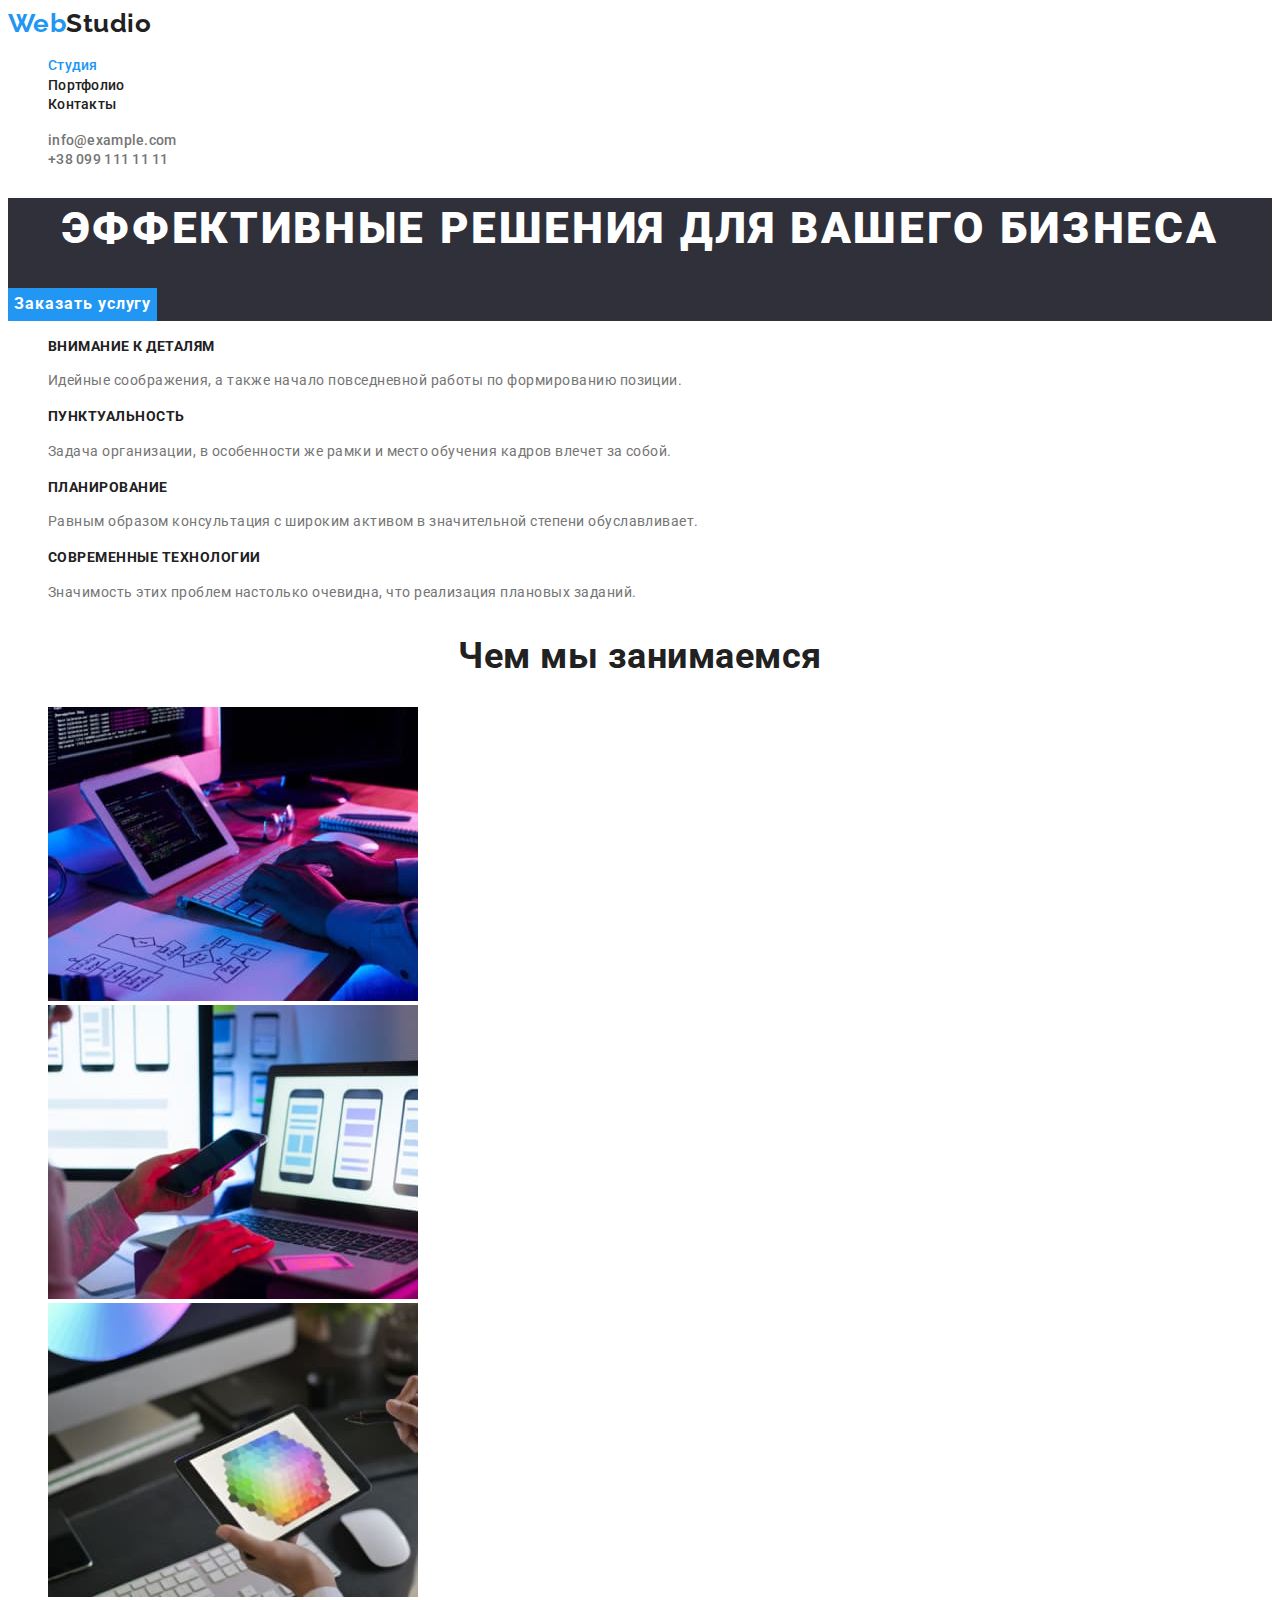
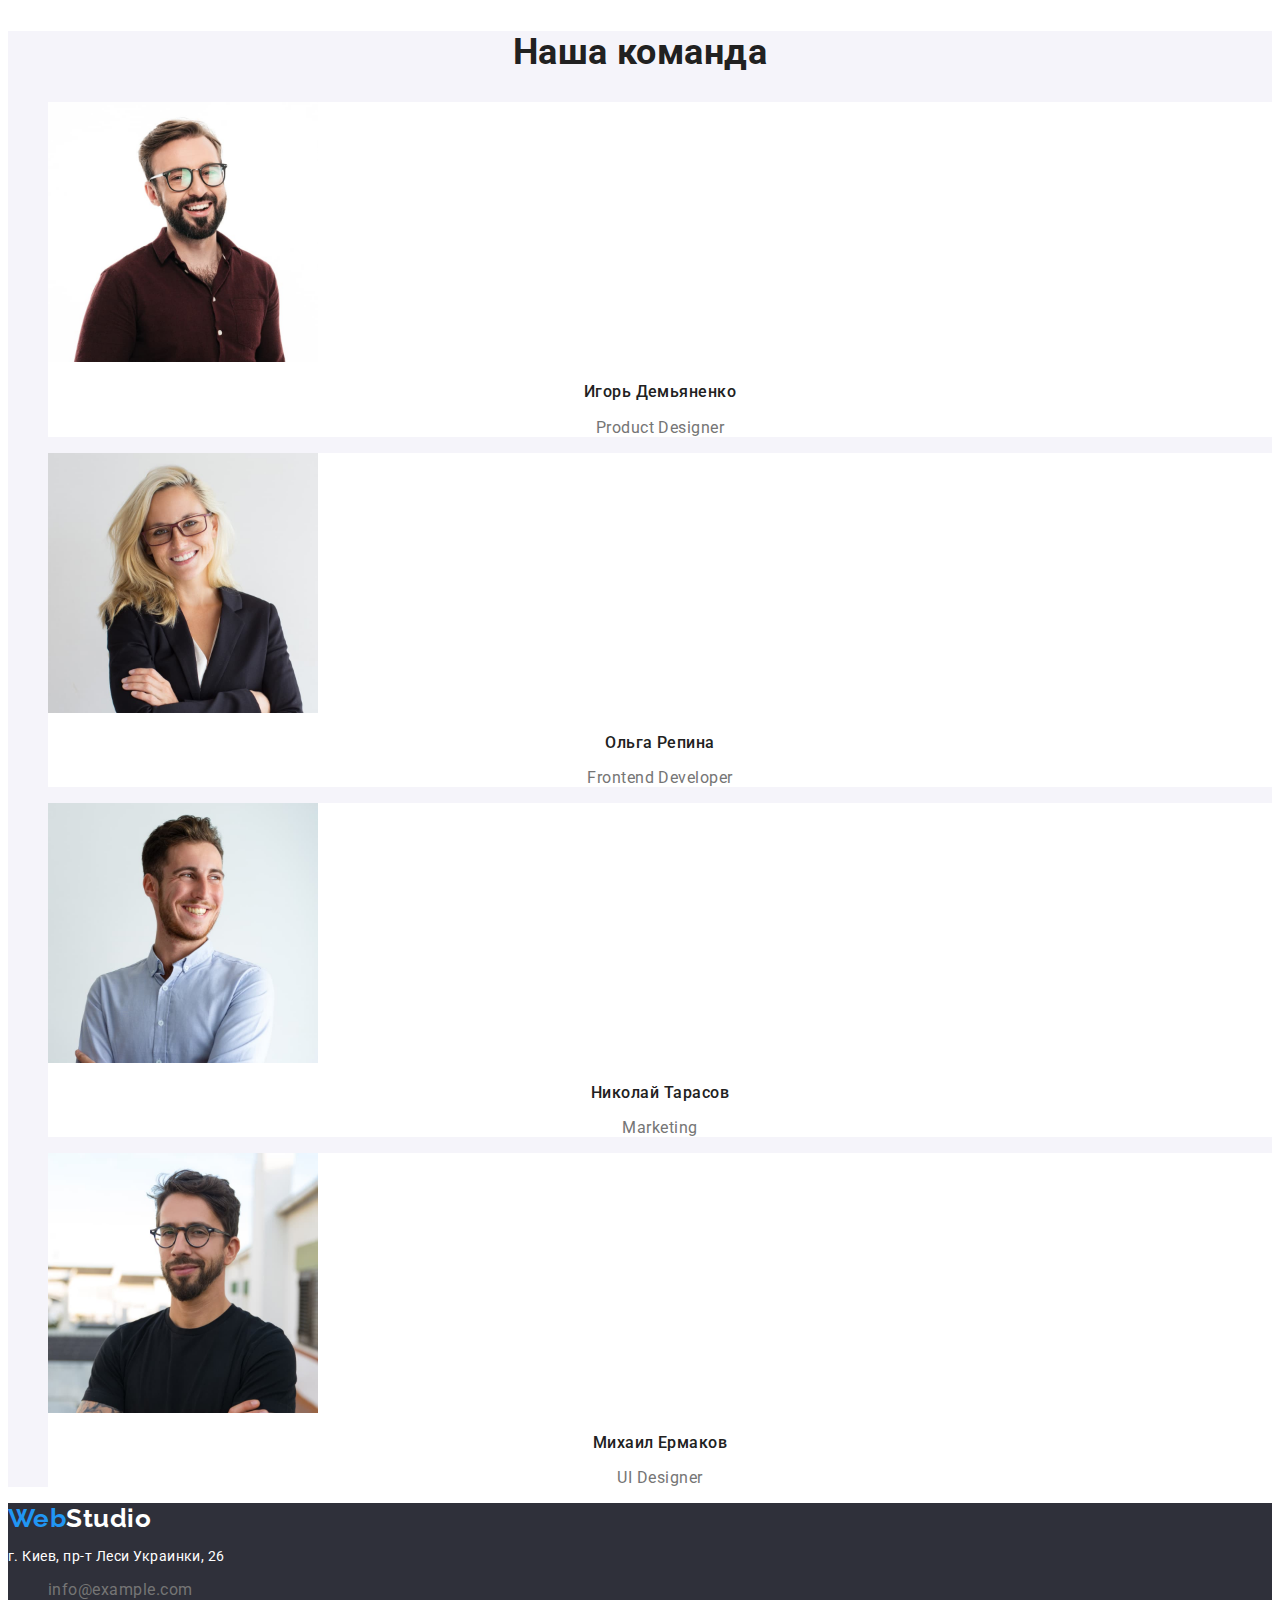
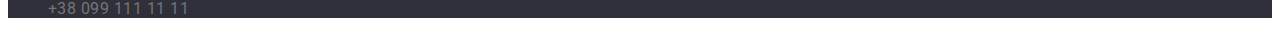
==== index.html @ e6248160 "1" ====
<!DOCTYPE html>
<html lang="en">
  <head>
    <meta charset="UTF-8" />
    <meta http-equiv="X-UA-Compatible" content="IE=edge" />
    <meta name="viewport" content="width=device-width, initial-scale=1.0" />
    <link rel="preconnect" href="https://fonts.googleapis.com" />
    <link rel="preconnect" href="https://fonts.gstatic.com" crossorigin />
    <link
      href="https://fonts.googleapis.com/css2?family=Raleway:wght@700&family=Roboto:wght@400;500;700;900&display=swap"
      rel="stylesheet"
    />
    <link rel="stylesheet" href="./css/styles.css" />
    <title>Студия</title>
  </head>
  <body>
    <!--Шапка-->
    <header>
      <!--Навигация сайта-->
      <nav>
        <a href="#" class="logo"><span>Web</span>Studio</a>
        <ul class="nav list">
          <li><a href="index.html" class="nav-title-page">Cтудия</a></li>
          <li><a href="portfolio.html" class="nav-title">Портфолио</a></li>
          <li><a href="#" class="nav-title">Контакты</a></li>
        </ul>
      </nav>
      <!--Авторизация на сайте-->
      <ul class="auth-nav list">
        <li>
          <a href="mailto:info@example.com" class="auth-nav-link"
            >info@example.com</a
          >
        </li>
        <li>
          <a href="tel:+380991111111" class="auth-nav-link"
            >+38 099 111 11 11</a
          >
        </li>
      </ul>
    </header>

    <!--Содержимое сайта-->
    <main>
      <!--Заголовок сайта-->
      <section class="page-heading">
        <h1 class="page-title">Эффективные решения для вашего бизнеса</h1>
        <button class="button-heading" type="button">Заказать услугу</button>
      </section>

      <!--Наши преимущества-->
      <section class="our-benefits section">
        <h2 class="visually-hidden">Наши преимущества</h2>
        <ul class="our-benefits-heading list">
          <li>
            <h3 class="our-benefits-list">Внимание к деталям</h3>
            <p class="our-benefits-text">
              Идейные соображения, а также начало повседневной работы по
              формированию позиции.
            </p>
          </li>
          <li>
            <h3 class="our-benefits-list">Пунктуальность</h3>
            <p class="our-benefits-text">
              Задача организации, в особенности же рамки и место обучения кадров
              влечет за собой.
            </p>
          </li>
          <li>
            <h3 class="our-benefits-list">Планирование</h3>
            <p class="our-benefits-text">
              Равным образом консультация с широким активом в значительной
              степени обуславливает.
            </p>
          </li>
          <li>
            <h3 class="our-benefits-list">Современные технологии</h3>
            <p class="our-benefits-text">
              Значимость этих проблем настолько очевидна, что реализация
              плановых заданий.
            </p>
          </li>
        </ul>
      </section>

      <!--Наша деятельность-->
      <section class="our-activity section">
        <h2 class="our-activity-title">Чем мы занимаемся</h2>
        <ul class="our-activity list">
          <li>
            <img
              src=".//images//index/first_img.jpg"
              alt="процесс написания команда"
              width="370"
            />
          </li>
          <li>
            <img
              src="./images//index/second_img.jpg"
              alt="выбор разметки сайта на смартфоне"
              width="370"
            />
          </li>
          <li>
            <img
              src="./images//index/third_img.jpg"
              alt="выбор цвета на планшете"
              width="370"
            />
          </li>
        </ul>
      </section>

      <!--Наша команда-->
      <section class="our-team section">
        <h2 class="our-team-title">Наша команда</h2>
        <ul class="our-team-heading list">
          <li class="team-members">
            <img
              src="./images//index/first_person.jpg"
              alt="Игорь Демьяненко"
              width="270"
            />
            <h3 class="team-members-title">Игорь Демьяненко</h3>
            <p class="team-members-text">Product Designer</p>
          </li>
          <li class="team-members">
            <img
              src="./images//index/second_person.jpg"
              alt="Ольга Репина"
              width="270"
            />
            <h3 class="team-members-title">Ольга Репина</h3>
            <p class="team-members-text">Frontend Developer</p>
          </li>
          <li class="team-members">
            <img
              src="./images//index/third_person.jpg"
              alt="Николай Тарасов"
              width="270"
            />
            <h3 class="team-members-title">Николай Тарасов</h3>
            <p class="team-members-text">Marketing</p>
          </li>
          <li class="team-members">
            <img
              src="./images//index/fourth_person.jpg"
              alt="Михаил Ермаков"
              width="270"
            />
            <h3 class="team-members-title">Михаил Ермаков</h3>
            <p class="team-members-text">UI Designer</p>
          </li>
        </ul>
      </section>
    </main>

    <!--Подвал-->
    <footer class="footer">
      <a href="#" class="logo-footer"><span>Web</span>Studio</a>
      <address>
        <p class="address-footer">г. Киев, пр-т Леси Украинки, 26</p>
        <ul class="footer-info list">
          <li>
            <a href="mailto:info@example.com" class="footer-info-link"
              >info@example.com</a
            >
          </li>
          <li>
            <a href="tel:+380991111111" class="footer-info-link"
              >+38 099 111 11 11</a
            >
          </li>
        </ul>
      </address>
    </footer>
  </body>
</html>
---- css/styles.css ----
:root {
    --primary-text-color: #757575;
    --secondary-text-color: #212121;
    --accent: #2196f3;
    --pirmary-background-color: #ffff;
    --secondary-background-color: #f5f4fa;
    --third-background-color: #2F303A;
}

body {
    background-color: var(--pirmary-background-color);
    color: var(--primary-text-color);
    font-family: roboto, sans-serif;
    letter-spacing: 0.03em;
}

.list {
    list-style: none;
}

.visually-hidden {
    position: absolute;
    width: 1px;
    height: 1px;
    margin: -1px;
    border: 0;
    padding: 0;
    white-space: nowrap;
    clip-path: inset(100%);
    clip: rect(0 0 0 0);
    overflow: hidden;
}

/*Навигация сайта*/

.nav-title {
    color: var(--secondary-text-color);
    text-decoration: none;
    font-weight: 500;
    Font-size: 14px;
    Line-height: 1.33;
    Letter-spacing: 0.02em;
}

.nav-title-page {
    color: var(--accent);
    text-decoration: none;
    font-weight: 500;
    Font-size: 14px;
    Line-height: 1.33;
    Letter-spacing: 0.02em;
}

.nav-title:hover, .nav-title:focus {
    color: var(--accent);
}

.logo {
    color: var(--secondary-text-color);
    Font-family: Raleway, sans-serif;
    font-weight: 700;
    Font-size: 26px;
    Line-height: 1.19;
    text-decoration: none;
}

.logo span {
    color: var(--accent);
}

/*Авторизация на сайте*/

.auth-nav a {
    color: var(--primary-text-color);
    text-decoration: none;
    font-weight: 500;
    Font-size: 14px;
    Line-height: 1.33;
    Letter-spacing: 0.02em;
}

.auth-nav a:focus, .auth-nav a:hover {
    color: var(--accent);
}

/*Содержание сайта*/

.section-title {
    color: var(--secondary-text-color);
}

/*загаловок*/

.page-heading {
    background-color: var(--third-background-color);
}

.page-title {
    text-transform: uppercase;
    color: var(--pirmary-background-color);
    Font-size: 44px;
    font-weight: 900;
    Line-height: 1.37;
    Letter-spacing: 0.06em;
    text-align: center;
}

.button-heading {
    font-weight: 700;
    Font-size: 16px;
    Line-height: 1.9;
    background-color: var(--accent);
    color: var(--pirmary-background-color);
    font-family: roboto, sans-serif;
    letter-spacing: 0.06em;
    cursor: pointer;
    border: none;
}

.button-heading:hover, .button-heading:focus {
    background-color: var(--secondary-background-color);
    color: var(--accent);
}

/*Наши преимущества*/

.our-benefits-list {
    color: var(--secondary-text-color);
    font-weight: 700;
    Font-size: 14px;
    Line-height: 1.33;
    text-transform: uppercase;
}

.our-benefits-text {
    Font-size: 14px;
    Line-height: 1.71;
}

/*Наша дейстельность*/

.our-activity-title {
    font-weight: 700;
    Font-size: 36px;
    Line-height: 1.17;
    color: var(--secondary-text-color);
    text-align: center;
}

/*Наша команда*/

.our-team {
    background-color: var(--secondary-background-color);
}

.team-members-heading {
    color: var(--secondary-text-color);
}

.our-team-title {
    font-weight: 700;
    Font-size: 36px;
    Line-height: 1.17;
    color: var(--secondary-text-color);
    text-align: center;
}

.team-members {
    background-color: var(--pirmary-background-color);
}

.team-members-title {
    font-weight: 500;
    font-size: 16px;
    line-height: 1.19;
    color: var(--secondary-text-color);
    text-align: center;
}

.team-members-text {
    font-size: 16px;
    line-height: 1.19;
    text-align: center;
}

/*Подвал*/

.footer {
    background-color: var(--third-background-color)
}

.logo-footer {
    color: var(--pirmary-background-color);
    Font-family: Raleway, sans-serif;
    font-weight: 700;
    Font-size: 26px;
    Line-height: 1.19;
    text-decoration: none;
}

.logo-footer span {
    color: var(--accent);
}

.footer p {
    color: var(--pirmary-background-color);
}

.footer-info-link {
    color: var(--primary-text-color);
    font-style: normal;
    text-decoration: none;
}

.footer-info-link:focus, .footer-info-link:hover {
    color: var(--pirmary-background-color);
}

.address-footer {
    font-size: 14px;
    line-height: 1.17;
    font-style: normal;
}

/*-----------------------------------------------*/

/*Портфолио*/

/*Фильтр*/

/*Наши работы*/

.our-work-heading {
    text-decoration: none;
}

.filter-button {
    background-color: var(--secondary-background-color);
    color: var(--secondary-text-color);
    cursor: pointer;
    border: none;
    font-family: Roboto, sans-serif;
    font-weight: 500;
    font-size: 16px;
    line-height: 1.6;
    letter-spacing: 0.03em;
}

.filter-button:hover {
    color: var(--pirmary-background-color);
    background-color: var(--accent);
}

.filter-button-page {
    background-color: var(--accent);
    color: var(--pirmary-background-color);
    cursor: pointer;
    border: none;
    font-family: Roboto, sans-serif;
    font-weight: 500;
    font-size: 16px;
    line-height: 1.6;
    letter-spacing: 0.03em;
}

.our-work-title {
    color: var(--secondary-text-color);
    font-weight: 700;
    font-size: 18px;
    line-height: 2;
    Letter-spacing: 0.06em;
}

.our-work-text {
    color: var(--primary-text-color);
    font-size: 16px;
    line-height: 1.9;
}
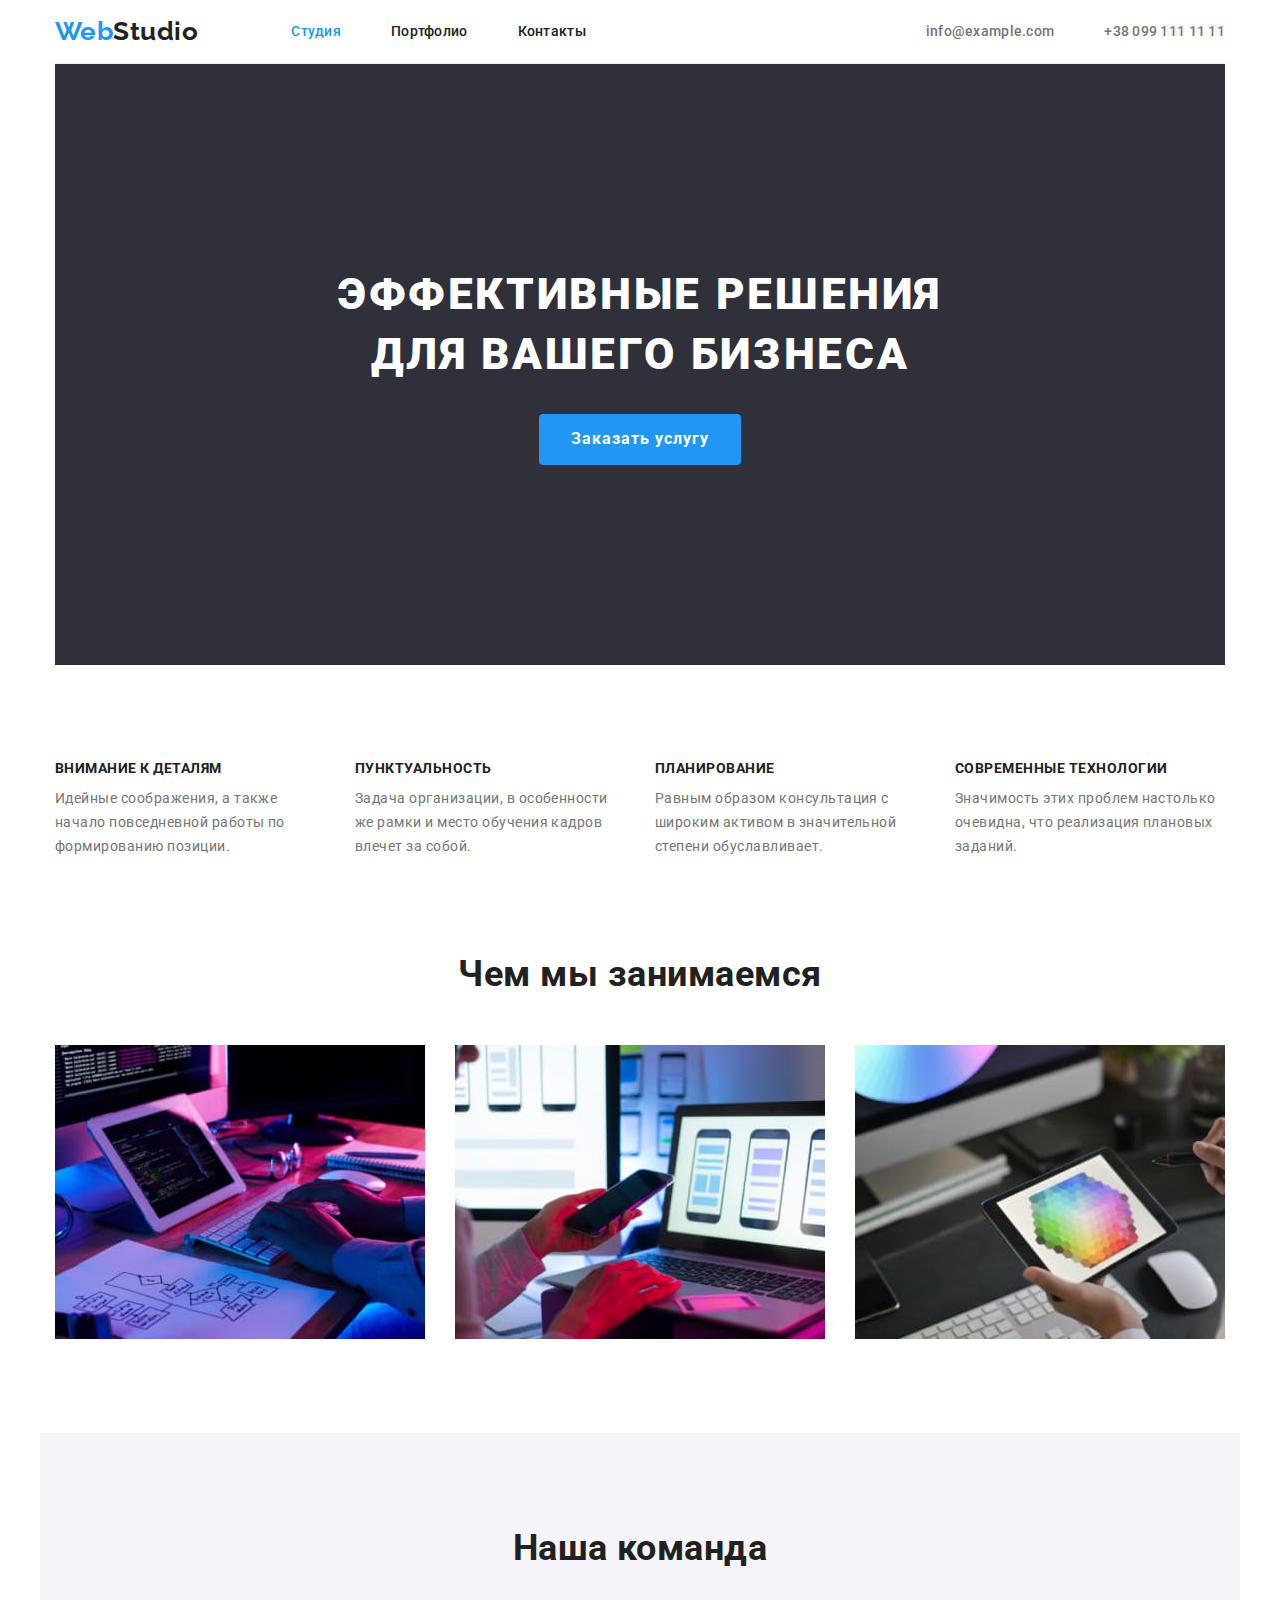
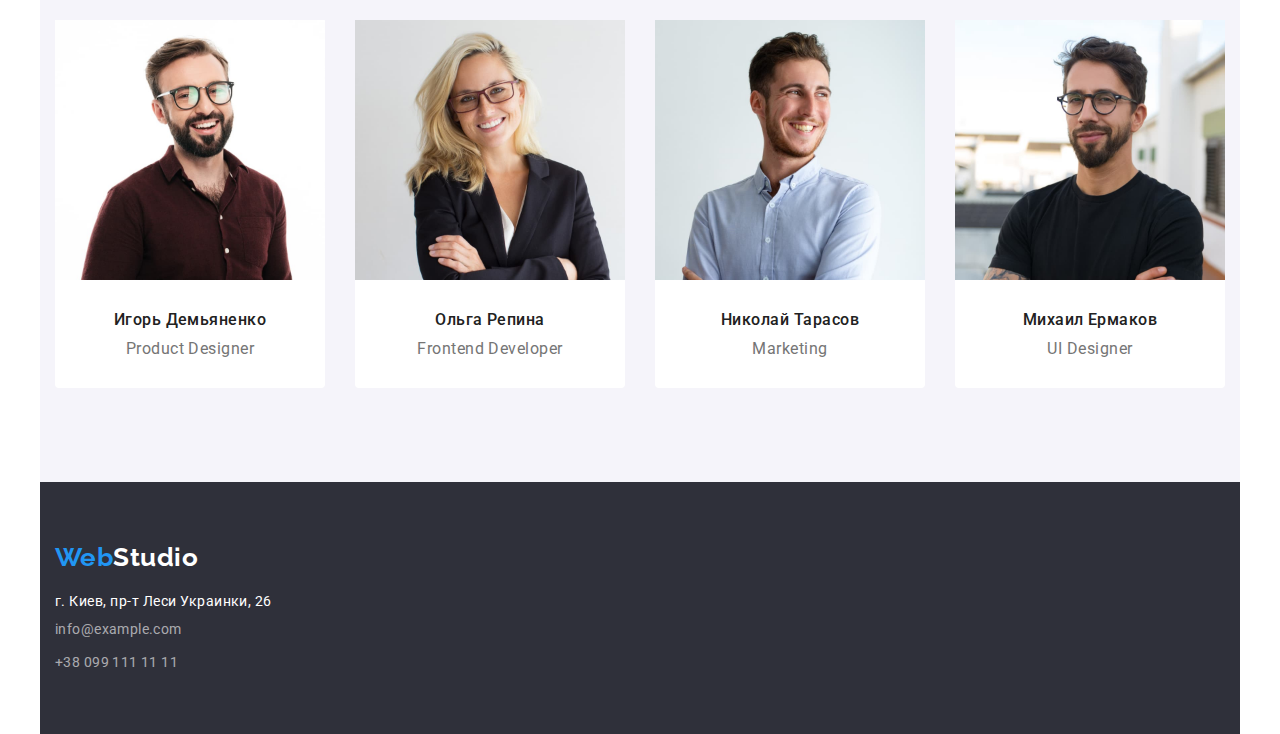
==== commit 0616fca8: "hw-3 31.10" ====
--- a/index.html
+++ b/index.html
@@ -6,6 +6,7 @@
     <meta name="viewport" content="width=device-width, initial-scale=1.0" />
     <link rel="preconnect" href="https://fonts.googleapis.com" />
     <link rel="preconnect" href="https://fonts.gstatic.com" crossorigin />
+    <link rel="stylesheet" href="./css/modern-normalize.css" />
     <link
       href="https://fonts.googleapis.com/css2?family=Raleway:wght@700&family=Roboto:wght@400;500;700;900&display=swap"
       rel="stylesheet"
@@ -17,156 +18,180 @@
     <!--Шапка-->
     <header>
       <!--Навигация сайта-->
-      <nav>
-        <a href="#" class="logo"><span>Web</span>Studio</a>
-        <ul class="nav list">
-          <li><a href="index.html" class="nav-title-page">Cтудия</a></li>
-          <li><a href="portfolio.html" class="nav-title">Портфолио</a></li>
-          <li><a href="#" class="nav-title">Контакты</a></li>
-        </ul>
-      </nav>
-      <!--Авторизация на сайте-->
-      <ul class="auth-nav list">
-        <li>
-          <a href="mailto:info@example.com" class="auth-nav-link"
-            >info@example.com</a
-          >
-        </li>
-        <li>
-          <a href="tel:+380991111111" class="auth-nav-link"
-            >+38 099 111 11 11</a
-          >
-        </li>
-      </ul>
+      <div class="container">
+        <section class="section nav-header">
+       <nav class="main-nav">
+          <a href="#" class="logo"><span>Web</span>Studio</a>
+          <ul class="nav list">
+            <li class="nav-content">
+              <a href="index.html" class="nav-title-page">Cтудия</a>
+            </li>
+            <li class="nav-content">
+              <a href="portfolio.html" class="nav-title">Портфолио</a>
+            </li>
+            <li class="nav-content">
+              <a href="#" class="nav-title">Контакты</a>
+            </li>
+          </ul>
+
+          <!--Авторизация на сайте-->
+          <ul class="auth-nav list">
+            <li class="auth-nav-content">
+              <a href="mailto:info@example.com" class="auth-nav-link"
+                >info@example.com</a
+              >
+            </li>
+            <li class="auth-nav-content">
+              <a href="tel:+380991111111" class="auth-nav-link"
+                >+38 099 111 11 11</a
+              >
+            </li>
+          </ul>
+        </nav>
+        </section>
+      </div>
     </header>
 
     <!--Содержимое сайта-->
     <main>
       <!--Заголовок сайта-->
-      <section class="page-heading">
+      <div class="container">
+        <div class="page-heading">
         <h1 class="page-title">Эффективные решения для вашего бизнеса</h1>
         <button class="button-heading" type="button">Заказать услугу</button>
+        </div>
+      </div>
+
+      <!--Наши преимущества-->
+    <div class="container">
+      <section class="section benefits">
+        <h2 class="visually-hidden">Наши преимущества</h2>
+          <ul class="our-benefits-heading list">
+            <li class="our-benefits-item">
+              <h3 class="our-benefits-list">Внимание к деталям</h3>
+              <p class="our-benefits-text">
+                Идейные соображения, а также начало повседневной работы по
+                формированию позиции.
+              </p>
+            </li>
+            <li class="our-benefits-item">
+              <h3 class="our-benefits-list">Пунктуальность</h3>
+              <p class="our-benefits-text">
+                Задача организации, в особенности же рамки и место обучения
+                кадров влечет за собой.
+              </p>
+            </li>
+            <li class="our-benefits-item">
+              <h3 class="our-benefits-list">Планирование</h3>
+              <p class="our-benefits-text">
+                Равным образом консультация с широким активом в значительной
+                степени обуславливает.
+              </p>
+            </li>
+            <li class="our-benefits-item">
+              <h3 class="our-benefits-list">Современные технологии</h3>
+              <p class="our-benefits-text">
+                Значимость этих проблем настолько очевидна, что реализация
+                плановых заданий.
+              </p>
+            </li>
+          </ul>
       </section>
-
-      <!--Наши преимущества-->
-      <section class="our-benefits section">
-        <h2 class="visually-hidden">Наши преимущества</h2>
-        <ul class="our-benefits-heading list">
-          <li>
-            <h3 class="our-benefits-list">Внимание к деталям</h3>
-            <p class="our-benefits-text">
-              Идейные соображения, а также начало повседневной работы по
-              формированию позиции.
-            </p>
-          </li>
-          <li>
-            <h3 class="our-benefits-list">Пунктуальность</h3>
-            <p class="our-benefits-text">
-              Задача организации, в особенности же рамки и место обучения кадров
-              влечет за собой.
-            </p>
-          </li>
-          <li>
-            <h3 class="our-benefits-list">Планирование</h3>
-            <p class="our-benefits-text">
-              Равным образом консультация с широким активом в значительной
-              степени обуславливает.
-            </p>
-          </li>
-          <li>
-            <h3 class="our-benefits-list">Современные технологии</h3>
-            <p class="our-benefits-text">
-              Значимость этих проблем настолько очевидна, что реализация
-              плановых заданий.
-            </p>
-          </li>
-        </ul>
+    </div>
+
+
+      <!--Наша деятельность-->
+      <div class="container activity-header ">
+        <section class="section">
+          <div class="activity-header">
+          <h2 class="our-activity-title">Чем мы занимаемся</h2>
+          <ul class="our-activity list">
+            <li class="our-activity-item">
+              <img
+                src=".//images//index/first_img.jpg"
+                alt="процесс написания команда"
+                width="370"
+              />
+            </li>
+            <li class="our-activity-item">
+              <img
+                src="./images//index/second_img.jpg"
+                alt="выбор разметки сайта на смартфоне"
+                width="370"
+              />
+            </li>
+            <li class="our-activity-item">
+              <img
+                src="./images//index/third_img.jpg"
+                alt="выбор цвета на планшете"
+                width="370"
+              />
+            </li>
+          </ul>
+          </div>
+     </section>
+    </div>
+
+      <!--Наша команда-->
+      <div class="our-team container">
+      <section class="section">
+            <div class="">
+            <h2 class="our-team-title">Наша команда</h2>
+            <ul class="our-team-heading list">
+              <li class="team-members">
+                <img
+                  src="./images//index/first_person.jpg"
+                  alt="Игорь Демьяненко"
+                  width="270"
+                />
+                <h3 class="team-members-title">Игорь Демьяненко</h3>
+                <p class="team-members-text">Product Designer</p>
+              </li>
+              <li class="team-members">
+                <img
+                  src="./images//index/second_person.jpg"
+                  alt="Ольга Репина"
+                  width="270"
+                />
+                <h3 class="team-members-title">Ольга Репина</h3>
+                <p class="team-members-text">Frontend Developer</p>
+              </li>
+              <li class="team-members">
+                <img
+                  src="./images//index/third_person.jpg"
+                  alt="Николай Тарасов"
+                  width="270"
+                />
+                <h3 class="team-members-title">Николай Тарасов</h3>
+                <p class="team-members-text">Marketing</p>
+              </li>
+              <li class="team-members">
+                <img
+                  src="./images//index/fourth_person.jpg"
+                  alt="Михаил Ермаков"
+                  width="270"
+                />
+                <h3 class="team-members-title">Михаил Ермаков</h3>
+                <p class="team-members-text">UI Designer</p>
+              </li>
+            </ul>
+          </div>
       </section>
-
-      <!--Наша деятельность-->
-      <section class="our-activity section">
-        <h2 class="our-activity-title">Чем мы занимаемся</h2>
-        <ul class="our-activity list">
-          <li>
-            <img
-              src=".//images//index/first_img.jpg"
-              alt="процесс написания команда"
-              width="370"
-            />
-          </li>
-          <li>
-            <img
-              src="./images//index/second_img.jpg"
-              alt="выбор разметки сайта на смартфоне"
-              width="370"
-            />
-          </li>
-          <li>
-            <img
-              src="./images//index/third_img.jpg"
-              alt="выбор цвета на планшете"
-              width="370"
-            />
-          </li>
-        </ul>
-      </section>
-
-      <!--Наша команда-->
-      <section class="our-team section">
-        <h2 class="our-team-title">Наша команда</h2>
-        <ul class="our-team-heading list">
-          <li class="team-members">
-            <img
-              src="./images//index/first_person.jpg"
-              alt="Игорь Демьяненко"
-              width="270"
-            />
-            <h3 class="team-members-title">Игорь Демьяненко</h3>
-            <p class="team-members-text">Product Designer</p>
-          </li>
-          <li class="team-members">
-            <img
-              src="./images//index/second_person.jpg"
-              alt="Ольга Репина"
-              width="270"
-            />
-            <h3 class="team-members-title">Ольга Репина</h3>
-            <p class="team-members-text">Frontend Developer</p>
-          </li>
-          <li class="team-members">
-            <img
-              src="./images//index/third_person.jpg"
-              alt="Николай Тарасов"
-              width="270"
-            />
-            <h3 class="team-members-title">Николай Тарасов</h3>
-            <p class="team-members-text">Marketing</p>
-          </li>
-          <li class="team-members">
-            <img
-              src="./images//index/fourth_person.jpg"
-              alt="Михаил Ермаков"
-              width="270"
-            />
-            <h3 class="team-members-title">Михаил Ермаков</h3>
-            <p class="team-members-text">UI Designer</p>
-          </li>
-        </ul>
-      </section>
+      </div>
     </main>
 
     <!--Подвал-->
-    <footer class="footer">
+    <footer class="footer container">
       <a href="#" class="logo-footer"><span>Web</span>Studio</a>
-      <address>
+      <address">
         <p class="address-footer">г. Киев, пр-т Леси Украинки, 26</p>
         <ul class="footer-info list">
-          <li>
+          <li class="link">
             <a href="mailto:info@example.com" class="footer-info-link"
               >info@example.com</a
             >
           </li>
-          <li>
+          <li class="link">
             <a href="tel:+380991111111" class="footer-info-link"
               >+38 099 111 11 11</a
             >
--- a/css/styles.css
+++ b/css/styles.css
@@ -7,11 +7,40 @@
     --third-background-color: #2F303A;
 }
 
+html {
+    box-sizing: border-box;
+}
+
+*, *::before, *::after {
+    box-sizing: inherit;
+}
+
+h1, h2, h3, p, ul {
+    margin: 0;
+    padding: 0;
+}
+
 body {
     background-color: var(--pirmary-background-color);
     color: var(--primary-text-color);
     font-family: roboto, sans-serif;
     letter-spacing: 0.03em;
+}
+
+img {
+    max-width: 100%;
+    display: block;
+}
+
+.container {
+    width: 1200px;
+    margin: 0 auto;
+    padding: 0px 15px;
+}
+
+.section {
+    padding-top: 94px;
+    padding-bottom: 94px;
 }
 
 .list {
@@ -33,6 +62,22 @@
 
 /*Навигация сайта*/
 
+.main-nav {
+    display: flex;
+    align-items: center;
+    padding: 16px 0px;
+    border-bottom: 1px solid #ECECEC;
+}
+
+.nav {
+    display: flex;
+}
+
+.nav-header {
+    padding-bottom: 0px;
+    padding-top: 0px;
+}
+
 .nav-title {
     color: var(--secondary-text-color);
     text-decoration: none;
@@ -42,6 +87,14 @@
     Letter-spacing: 0.02em;
 }
 
+.nav-content {
+    margin-right: 50px;
+}
+
+.nav-content:last-child {
+    margin-right: 0px;
+}
+
 .nav-title-page {
     color: var(--accent);
     text-decoration: none;
@@ -56,6 +109,7 @@
 }
 
 .logo {
+    margin-right: 93px;
     color: var(--secondary-text-color);
     Font-family: Raleway, sans-serif;
     font-weight: 700;
@@ -69,6 +123,19 @@
 }
 
 /*Авторизация на сайте*/
+
+.auth-nav {
+    display: flex;
+    margin-left: auto;
+}
+
+.auth-nav-content {
+    margin-right: 50px;
+}
+
+.auth-nav-content:last-child {
+    margin-right: 0px;
+}
 
 .auth-nav a {
     color: var(--primary-text-color);
@@ -85,27 +152,34 @@
 
 /*Содержание сайта*/
 
-.section-title {
-    color: var(--secondary-text-color);
-}
-
-/*загаловок*/
+/*заголовок*/
 
 .page-heading {
     background-color: var(--third-background-color);
+    text-align: center;
+    margin: auto;
+    padding-top: 200px;
+    padding-bottom: 200px;
 }
 
 .page-title {
+    max-width: 696px;
+    margin: auto;
     text-transform: uppercase;
     color: var(--pirmary-background-color);
     Font-size: 44px;
     font-weight: 900;
     Line-height: 1.37;
     Letter-spacing: 0.06em;
-    text-align: center;
 }
 
 .button-heading {
+    margin-top: 30px;
+    padding-top: 10px;
+    padding-bottom: 10px;
+    padding-left: 32px;
+    padding-right: 32px;
+    border-radius: 4px;
     font-weight: 700;
     Font-size: 16px;
     Line-height: 1.9;
@@ -118,11 +192,28 @@
 }
 
 .button-heading:hover, .button-heading:focus {
-    background-color: var(--secondary-background-color);
-    color: var(--accent);
+    background-color: #188CE8
 }
 
 /*Наши преимущества*/
+
+.benefits {
+    padding-bottom: 0px;
+}
+
+.our-benefits-heading {
+    display: flex;
+}
+
+.our-benefits-heading li {
+    margin-right: 30px;
+    max-width: 270px;
+    justify-content: space-around
+}
+
+.our-benefits-heading li:last-child {
+    margin-right: 0px;
+}
 
 .our-benefits-list {
     color: var(--secondary-text-color);
@@ -133,12 +224,17 @@
 }
 
 .our-benefits-text {
+    margin-top: 10px;
     Font-size: 14px;
     Line-height: 1.71;
 }
 
 /*Наша дейстельность*/
 
+.activity-header {
+    padding-top: 0px;
+}
+
 .our-activity-title {
     font-weight: 700;
     Font-size: 36px;
@@ -147,6 +243,20 @@
     text-align: center;
 }
 
+.our-activity {
+    margin-top: 50px;
+    display: flex;
+    justify-content: center;
+}
+
+.our-activity-item {
+    margin-right: 30px;
+}
+
+.our-activity-item:last-child {
+    margin-right: 0px;
+}
+
 /*Наша команда*/
 
 .our-team {
@@ -166,10 +276,29 @@
 }
 
 .team-members {
+    max-width: 270px;
+}
+
+.our-team-heading {
+    margin-top: 50px;
+    display: flex;
+    justify-content: center;
+    align-items: center;
+}
+
+.team-members {
+    border-radius: 4px;
+    max-width: 270px;
+    margin-right: 30px;
     background-color: var(--pirmary-background-color);
 }
 
+.team-members:last-child {
+    margin-right: 0px;
+}
+
 .team-members-title {
+    margin-top: 30px;
     font-weight: 500;
     font-size: 16px;
     line-height: 1.19;
@@ -178,6 +307,8 @@
 }
 
 .team-members-text {
+    margin-top: 10px;
+    padding-bottom: 30px;
     font-size: 16px;
     line-height: 1.19;
     text-align: center;
@@ -186,7 +317,9 @@
 /*Подвал*/
 
 .footer {
-    background-color: var(--third-background-color)
+    background-color: var(--third-background-color);
+    padding-top: 60px;
+    padding-bottom: 60px;
 }
 
 .logo-footer {
@@ -207,8 +340,7 @@
 }
 
 .footer-info-link {
-    color: var(--primary-text-color);
-    font-style: normal;
+    color: rgba(255, 255, 255, 0.6);
     text-decoration: none;
 }
 
@@ -216,7 +348,18 @@
     color: var(--pirmary-background-color);
 }
 
+.footer-info .link {
+    margin-top: 9px;
+}
+
+.footer-info .link a {
+    font-Size: 14px;
+    line-height: 1.7;
+    letter-spacing: 0.03em;
+}
+
 .address-footer {
+    margin-top: 20px;
     font-size: 14px;
     line-height: 1.17;
     font-style: normal;
@@ -234,7 +377,22 @@
     text-decoration: none;
 }
 
+.filter {
+    display: flex;
+    justify-content: center;
+}
+
+.filter-link {
+    margin-right: 8px;
+}
+
+.filter-link:last-child {
+    margin-right: 0px;
+}
+
 .filter-button {
+    padding: 6px 22px;
+    border-radius: 4px;
     background-color: var(--secondary-background-color);
     color: var(--secondary-text-color);
     cursor: pointer;
@@ -252,6 +410,8 @@
 }
 
 .filter-button-page {
+    padding: 6px 22px;
+    border-radius: 4px;
     background-color: var(--accent);
     color: var(--pirmary-background-color);
     cursor: pointer;
@@ -263,6 +423,34 @@
     letter-spacing: 0.03em;
 }
 
+.our-work {
+    padding: 0;
+    margin: 0;
+    display: flex;
+    flex-wrap: wrap;
+    margin-top: -30px;
+    margin-left: -30px;
+}
+
+.our-work-heading {
+    margin-top: 34px;
+    margin-left: auto;
+    margin-right: auto;
+}
+
+.our-work-link {
+    flex-basis: calc(100% /3 -30px);
+    margin-top: 30px;
+    margin-left: 30px;
+}
+
+.poster-title {
+    padding: 20px 24px;
+    border-right: 1px solid #EEEEEE;
+    border-bottom: 1px solid #EEEEEE;
+    border-left: 1px solid #EEEEEE;
+}
+
 .our-work-title {
     color: var(--secondary-text-color);
     font-weight: 700;
@@ -272,6 +460,7 @@
 }
 
 .our-work-text {
+    margin-top: 4px;
     color: var(--primary-text-color);
     font-size: 16px;
     line-height: 1.9;
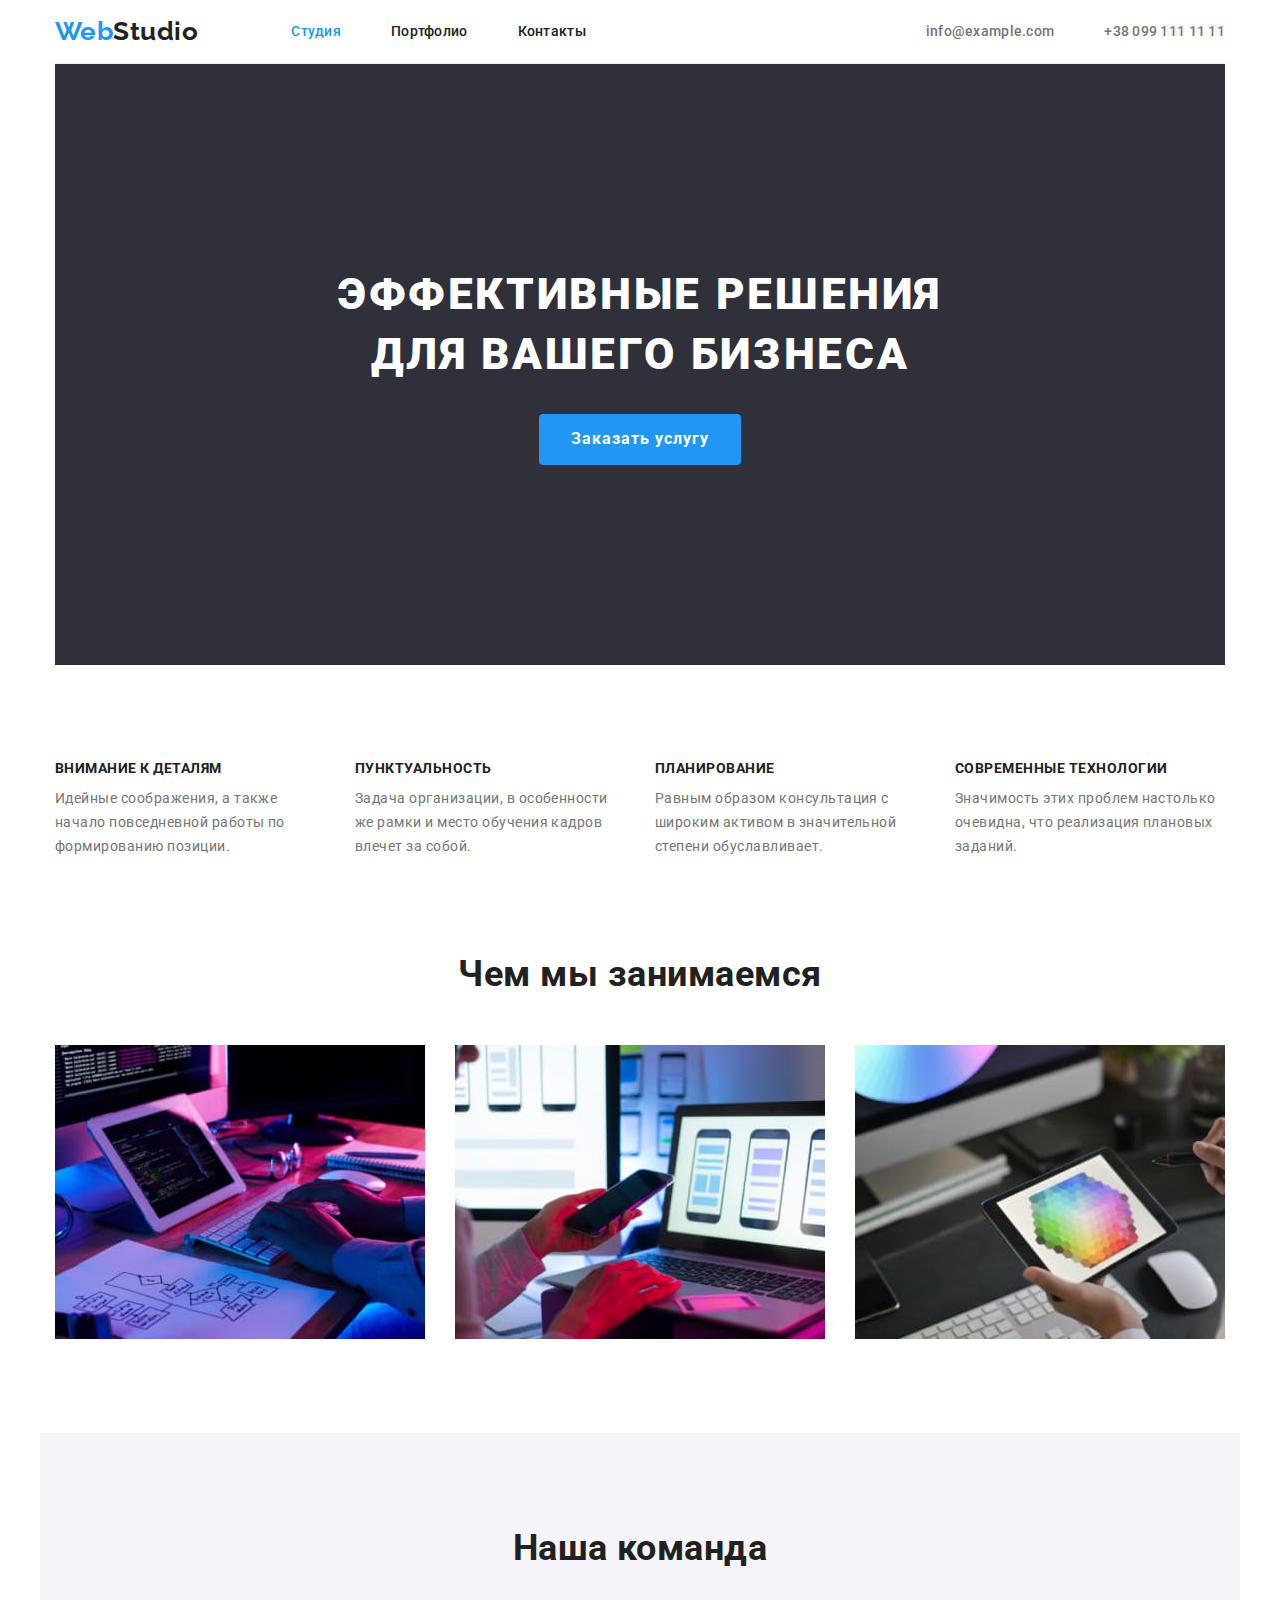
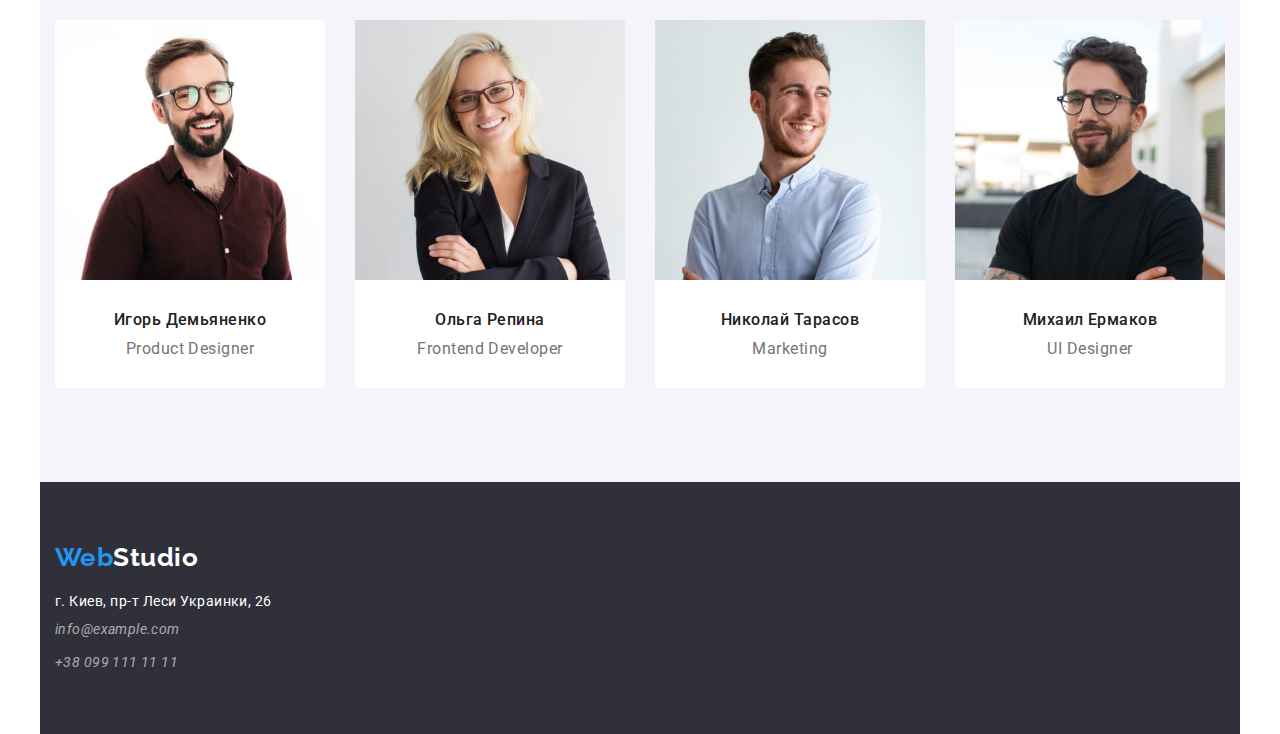
==== commit f4e34df0: "2" ====
--- a/index.html
+++ b/index.html
@@ -20,34 +20,34 @@
       <!--Навигация сайта-->
       <div class="container">
         <section class="section nav-header">
-       <nav class="main-nav">
-          <a href="#" class="logo"><span>Web</span>Studio</a>
-          <ul class="nav list">
-            <li class="nav-content">
-              <a href="index.html" class="nav-title-page">Cтудия</a>
-            </li>
-            <li class="nav-content">
-              <a href="portfolio.html" class="nav-title">Портфолио</a>
-            </li>
-            <li class="nav-content">
-              <a href="#" class="nav-title">Контакты</a>
-            </li>
-          </ul>
-
-          <!--Авторизация на сайте-->
-          <ul class="auth-nav list">
-            <li class="auth-nav-content">
-              <a href="mailto:info@example.com" class="auth-nav-link"
-                >info@example.com</a
-              >
-            </li>
-            <li class="auth-nav-content">
-              <a href="tel:+380991111111" class="auth-nav-link"
-                >+38 099 111 11 11</a
-              >
-            </li>
-          </ul>
-        </nav>
+          <nav class="main-nav">
+            <a href="#" class="logo"><span>Web</span>Studio</a>
+            <ul class="nav list">
+              <li class="nav-content">
+                <a href="index.html" class="nav-title-page">Cтудия</a>
+              </li>
+              <li class="nav-content">
+                <a href="portfolio.html" class="nav-title">Портфолио</a>
+              </li>
+              <li class="nav-content">
+                <a href="#" class="nav-title">Контакты</a>
+              </li>
+            </ul>
+
+            <!--Авторизация на сайте-->
+            <ul class="auth-nav list">
+              <li class="auth-nav-content">
+                <a href="mailto:info@example.com" class="auth-nav-link"
+                  >info@example.com</a
+                >
+              </li>
+              <li class="auth-nav-content">
+                <a href="tel:+380991111111" class="auth-nav-link"
+                  >+38 099 111 11 11</a
+                >
+              </li>
+            </ul>
+          </nav>
         </section>
       </div>
     </header>
@@ -57,15 +57,15 @@
       <!--Заголовок сайта-->
       <div class="container">
         <div class="page-heading">
-        <h1 class="page-title">Эффективные решения для вашего бизнеса</h1>
-        <button class="button-heading" type="button">Заказать услугу</button>
+          <h1 class="page-title">Эффективные решения для вашего бизнеса</h1>
+          <button class="button-heading" type="button">Заказать услугу</button>
         </div>
       </div>
 
       <!--Наши преимущества-->
-    <div class="container">
-      <section class="section benefits">
-        <h2 class="visually-hidden">Наши преимущества</h2>
+      <div class="container">
+        <section class="section benefits">
+          <h2 class="visually-hidden">Наши преимущества</h2>
           <ul class="our-benefits-heading list">
             <li class="our-benefits-item">
               <h3 class="our-benefits-list">Внимание к деталям</h3>
@@ -96,46 +96,45 @@
               </p>
             </li>
           </ul>
-      </section>
-    </div>
-
+        </section>
+      </div>
 
       <!--Наша деятельность-->
-      <div class="container activity-header ">
+      <div class="container activity-header">
         <section class="section">
           <div class="activity-header">
-          <h2 class="our-activity-title">Чем мы занимаемся</h2>
-          <ul class="our-activity list">
-            <li class="our-activity-item">
-              <img
-                src=".//images//index/first_img.jpg"
-                alt="процесс написания команда"
-                width="370"
-              />
-            </li>
-            <li class="our-activity-item">
-              <img
-                src="./images//index/second_img.jpg"
-                alt="выбор разметки сайта на смартфоне"
-                width="370"
-              />
-            </li>
-            <li class="our-activity-item">
-              <img
-                src="./images//index/third_img.jpg"
-                alt="выбор цвета на планшете"
-                width="370"
-              />
-            </li>
-          </ul>
+            <h2 class="our-activity-title">Чем мы занимаемся</h2>
+            <ul class="our-activity list">
+              <li class="our-activity-item">
+                <img
+                  src=".//images//index/first_img.jpg"
+                  alt="процесс написания команда"
+                  width="370"
+                />
+              </li>
+              <li class="our-activity-item">
+                <img
+                  src="./images//index/second_img.jpg"
+                  alt="выбор разметки сайта на смартфоне"
+                  width="370"
+                />
+              </li>
+              <li class="our-activity-item">
+                <img
+                  src="./images//index/third_img.jpg"
+                  alt="выбор цвета на планшете"
+                  width="370"
+                />
+              </li>
+            </ul>
           </div>
-     </section>
-    </div>
+        </section>
+      </div>
 
       <!--Наша команда-->
       <div class="our-team container">
-      <section class="section">
-            <div class="">
+        <section class="section">
+          <div class="">
             <h2 class="our-team-title">Наша команда</h2>
             <ul class="our-team-heading list">
               <li class="team-members">
@@ -176,14 +175,14 @@
               </li>
             </ul>
           </div>
-      </section>
+        </section>
       </div>
     </main>
 
     <!--Подвал-->
     <footer class="footer container">
       <a href="#" class="logo-footer"><span>Web</span>Studio</a>
-      <address">
+      <address>
         <p class="address-footer">г. Киев, пр-т Леси Украинки, 26</p>
         <ul class="footer-info list">
           <li class="link">
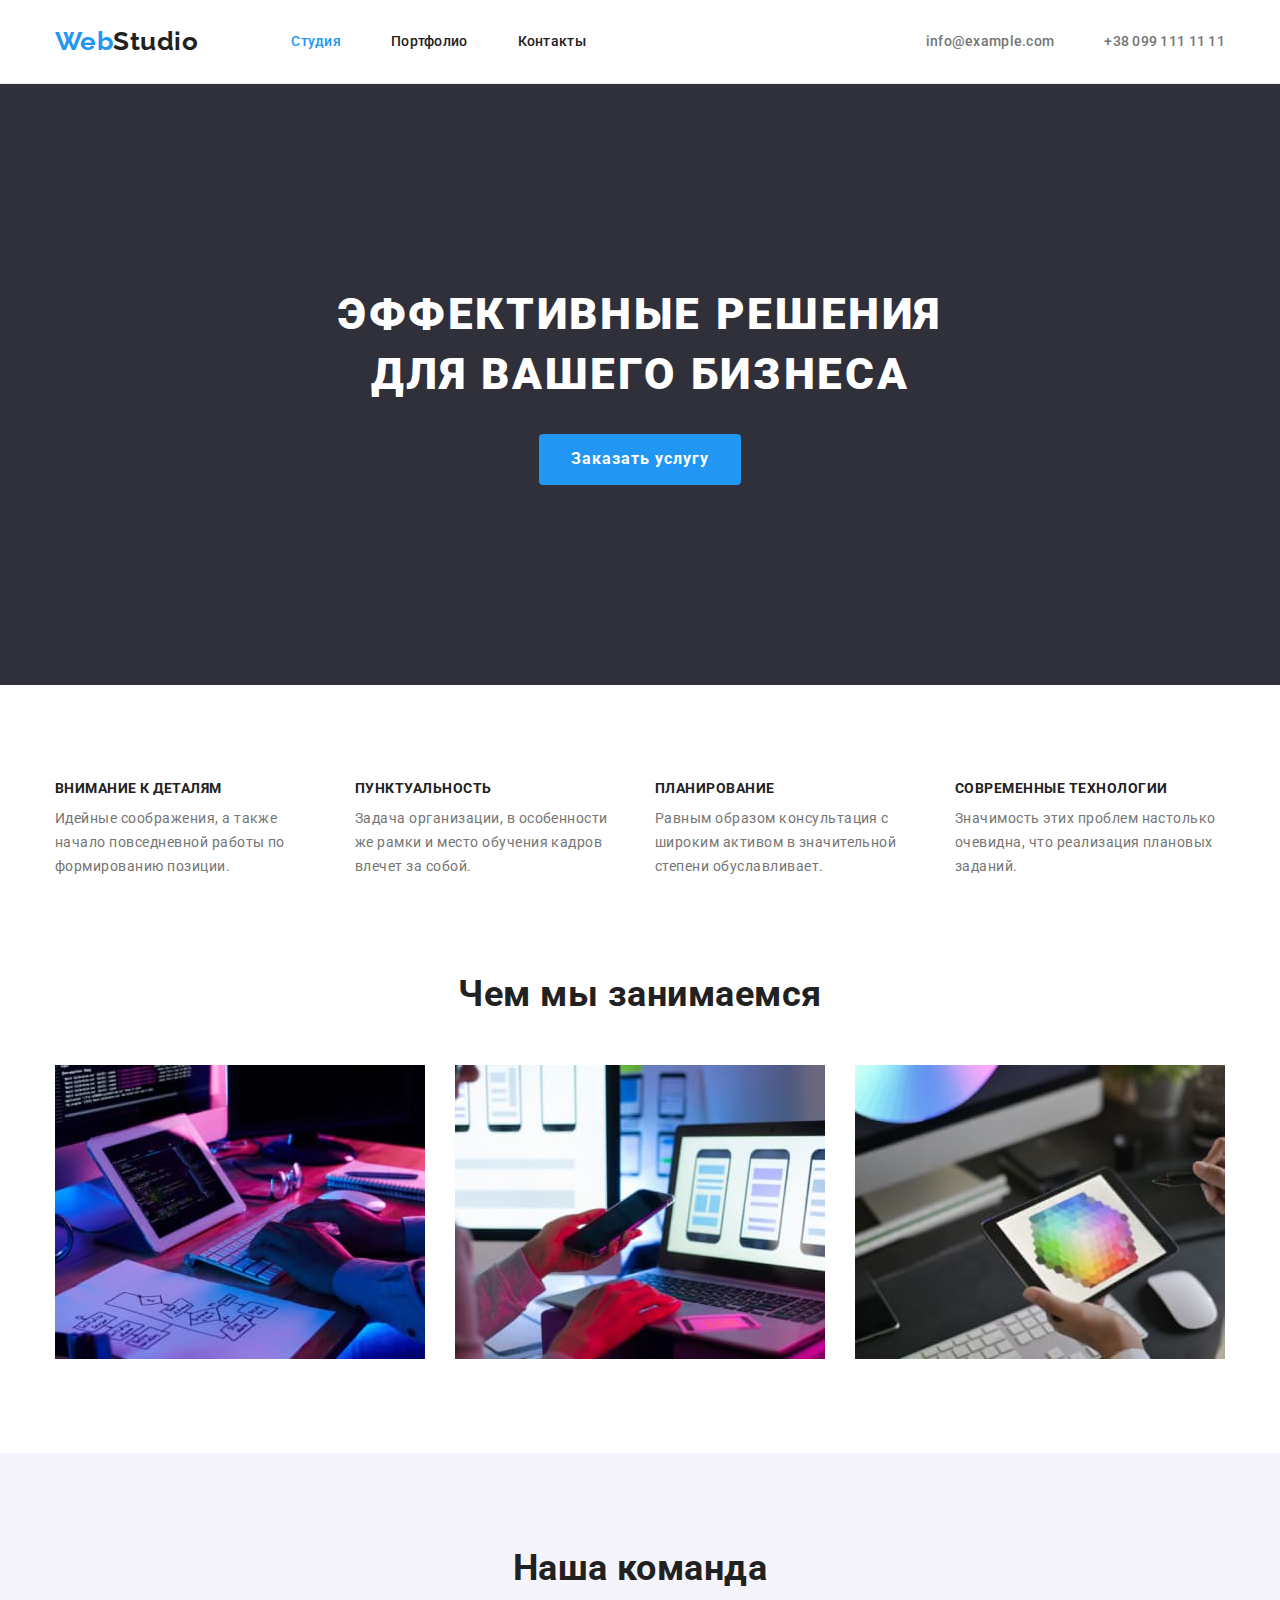
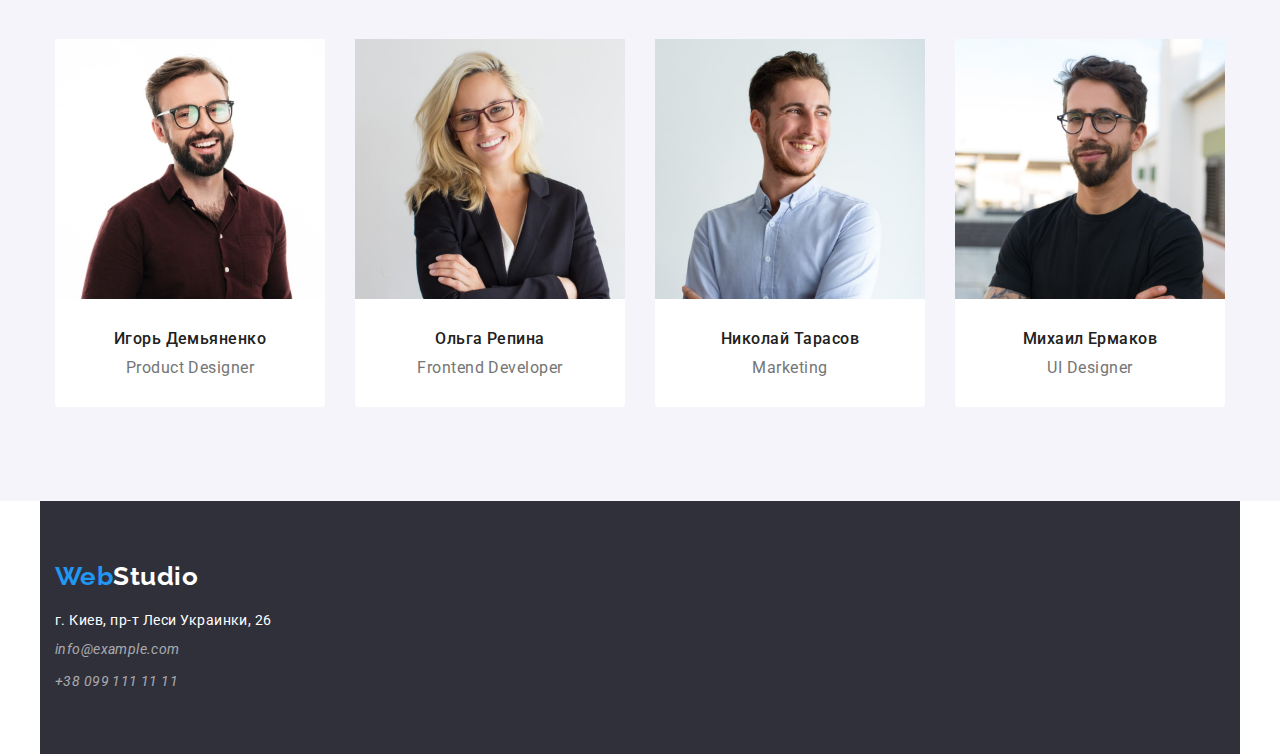
==== commit 4eaaaa93: "01/11/var2" ====
--- a/index.html
+++ b/index.html
@@ -19,7 +19,7 @@
     <header>
       <!--Навигация сайта-->
       <div class="container">
-        <section class="section nav-header">
+        <div class="header">
           <nav class="main-nav">
             <a href="#" class="logo"><span>Web</span>Studio</a>
             <ul class="nav list">
@@ -33,38 +33,41 @@
                 <a href="#" class="nav-title">Контакты</a>
               </li>
             </ul>
-
-            <!--Авторизация на сайте-->
-            <ul class="auth-nav list">
-              <li class="auth-nav-content">
-                <a href="mailto:info@example.com" class="auth-nav-link"
-                  >info@example.com</a
-                >
-              </li>
-              <li class="auth-nav-content">
-                <a href="tel:+380991111111" class="auth-nav-link"
-                  >+38 099 111 11 11</a
-                >
-              </li>
-            </ul>
           </nav>
-        </section>
+          <!--Авторизация на сайте-->
+          <ul class="auth-nav list">
+            <li class="auth-nav-content">
+              <a href="mailto:info@example.com" class="auth-nav-link"
+                >info@example.com</a
+              >
+            </li>
+            <li class="auth-nav-content">
+              <a href="tel:+380991111111" class="auth-nav-link"
+                >+38 099 111 11 11</a
+              >
+            </li>
+          </ul>
+        </div>
       </div>
     </header>
 
     <!--Содержимое сайта-->
     <main>
       <!--Заголовок сайта-->
-      <div class="container">
-        <div class="page-heading">
-          <h1 class="page-title">Эффективные решения для вашего бизнеса</h1>
-          <button class="button-heading" type="button">Заказать услугу</button>
-        </div>
-      </div>
+      <section class="section heading">
+        <div class="container">
+          <div class="page-heading">
+            <h1 class="page-title">Эффективные решения для вашего бизнеса</h1>
+            <button class="button-heading" type="button">
+              Заказать услугу
+            </button>
+          </div>
+        </div>
+      </section>
 
       <!--Наши преимущества-->
-      <div class="container">
-        <section class="section benefits">
+      <section class="section benefits">
+        <div class="container">
           <h2 class="visually-hidden">Наши преимущества</h2>
           <ul class="our-benefits-heading list">
             <li class="our-benefits-item">
@@ -96,12 +99,12 @@
               </p>
             </li>
           </ul>
-        </section>
-      </div>
+        </div>
+      </section>
 
       <!--Наша деятельность-->
-      <div class="container activity-header">
-        <section class="section">
+      <section class="section">
+        <div class="container activity-header">
           <div class="activity-header">
             <h2 class="our-activity-title">Чем мы занимаемся</h2>
             <ul class="our-activity list">
@@ -128,59 +131,57 @@
               </li>
             </ul>
           </div>
-        </section>
-      </div>
+        </div>
+      </section>
 
       <!--Наша команда-->
-      <div class="our-team container">
-        <section class="section">
-          <div class="">
-            <h2 class="our-team-title">Наша команда</h2>
-            <ul class="our-team-heading list">
-              <li class="team-members">
-                <img
-                  src="./images//index/first_person.jpg"
-                  alt="Игорь Демьяненко"
-                  width="270"
-                />
-                <h3 class="team-members-title">Игорь Демьяненко</h3>
-                <p class="team-members-text">Product Designer</p>
-              </li>
-              <li class="team-members">
-                <img
-                  src="./images//index/second_person.jpg"
-                  alt="Ольга Репина"
-                  width="270"
-                />
-                <h3 class="team-members-title">Ольга Репина</h3>
-                <p class="team-members-text">Frontend Developer</p>
-              </li>
-              <li class="team-members">
-                <img
-                  src="./images//index/third_person.jpg"
-                  alt="Николай Тарасов"
-                  width="270"
-                />
-                <h3 class="team-members-title">Николай Тарасов</h3>
-                <p class="team-members-text">Marketing</p>
-              </li>
-              <li class="team-members">
-                <img
-                  src="./images//index/fourth_person.jpg"
-                  alt="Михаил Ермаков"
-                  width="270"
-                />
-                <h3 class="team-members-title">Михаил Ермаков</h3>
-                <p class="team-members-text">UI Designer</p>
-              </li>
-            </ul>
-          </div>
-        </section>
-      </div>
+      <section class="section our-team">
+        <div class="container">
+          <h2 class="our-team-title">Наша команда</h2>
+          <ul class="our-team-heading list">
+            <li class="team-members">
+              <img
+                src="./images//index/first_person.jpg"
+                alt="Игорь Демьяненко"
+                width="270"
+              />
+              <h3 class="team-members-title">Игорь Демьяненко</h3>
+              <p class="team-members-text">Product Designer</p>
+            </li>
+            <li class="team-members">
+              <img
+                src="./images//index/second_person.jpg"
+                alt="Ольга Репина"
+                width="270"
+              />
+              <h3 class="team-members-title">Ольга Репина</h3>
+              <p class="team-members-text">Frontend Developer</p>
+            </li>
+            <li class="team-members">
+              <img
+                src="./images//index/third_person.jpg"
+                alt="Николай Тарасов"
+                width="270"
+              />
+              <h3 class="team-members-title">Николай Тарасов</h3>
+              <p class="team-members-text">Marketing</p>
+            </li>
+            <li class="team-members">
+              <img
+                src="./images//index/fourth_person.jpg"
+                alt="Михаил Ермаков"
+                width="270"
+              />
+              <h3 class="team-members-title">Михаил Ермаков</h3>
+              <p class="team-members-text">UI Designer</p>
+            </li>
+          </ul>
+        </div>
+      </section>
     </main>
 
     <!--Подвал-->
-    <footer class="footer container">
+    <footer class="container footer">
       <a href="#" class="logo-footer"><span>Web</span>Studio</a>
       <address>
         <p class="address-footer">г. Киев, пр-т Леси Украинки, 26</p>
--- a/css/styles.css
+++ b/css/styles.css
@@ -25,6 +25,14 @@
     color: var(--primary-text-color);
     font-family: roboto, sans-serif;
     letter-spacing: 0.03em;
+}
+
+header {
+    border-bottom: 1px solid #ECECEC;
+}
+
+.header {
+    display: flex;
 }
 
 img {
@@ -62,23 +70,23 @@
 
 /*Навигация сайта*/
 
+.header {
+    display: inline-block;
+    display: flex;
+}
+
+.nav {
+    display: flex;
+}
+
 .main-nav {
     display: flex;
     align-items: center;
-    padding: 16px 0px;
-    border-bottom: 1px solid #ECECEC;
-}
-
-.nav {
-    display: flex;
-}
-
-.nav-header {
-    padding-bottom: 0px;
-    padding-top: 0px;
 }
 
 .nav-title {
+    padding: 32px 0;
+    display: block;
     color: var(--secondary-text-color);
     text-decoration: none;
     font-weight: 500;
@@ -96,6 +104,8 @@
 }
 
 .nav-title-page {
+    padding: 32px 0;
+    display: block;
     color: var(--accent);
     text-decoration: none;
     font-weight: 500;
@@ -109,6 +119,8 @@
 }
 
 .logo {
+    align-items: center;
+    display: block;
     margin-right: 93px;
     color: var(--secondary-text-color);
     Font-family: Raleway, sans-serif;
@@ -127,6 +139,7 @@
 .auth-nav {
     display: flex;
     margin-left: auto;
+    align-items: center;
 }
 
 .auth-nav-content {
@@ -154,12 +167,15 @@
 
 /*заголовок*/
 
+.heading {
+    background-color: var(--third-background-color);
+    padding-top: 200px;
+    padding-bottom: 200px;
+}
+
 .page-heading {
-    background-color: var(--third-background-color);
     text-align: center;
     margin: auto;
-    padding-top: 200px;
-    padding-bottom: 200px;
 }
 
 .page-title {
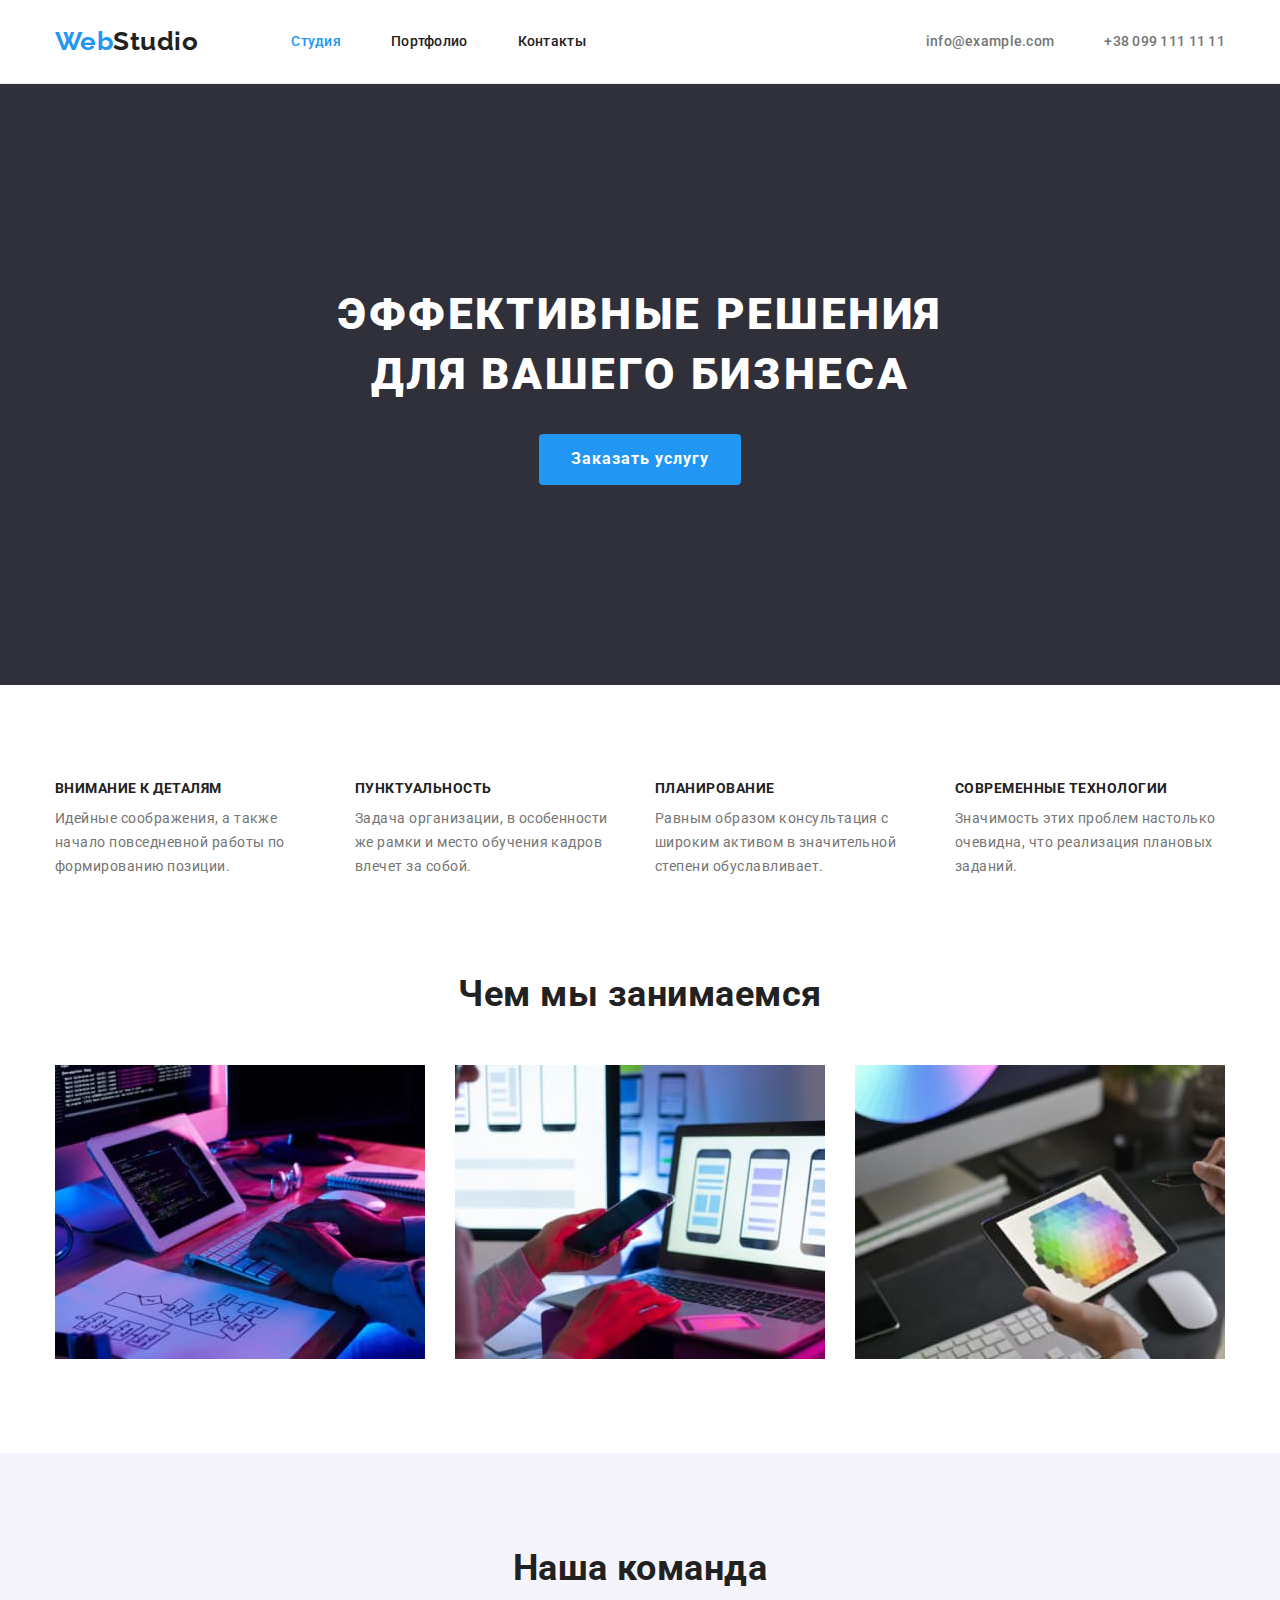
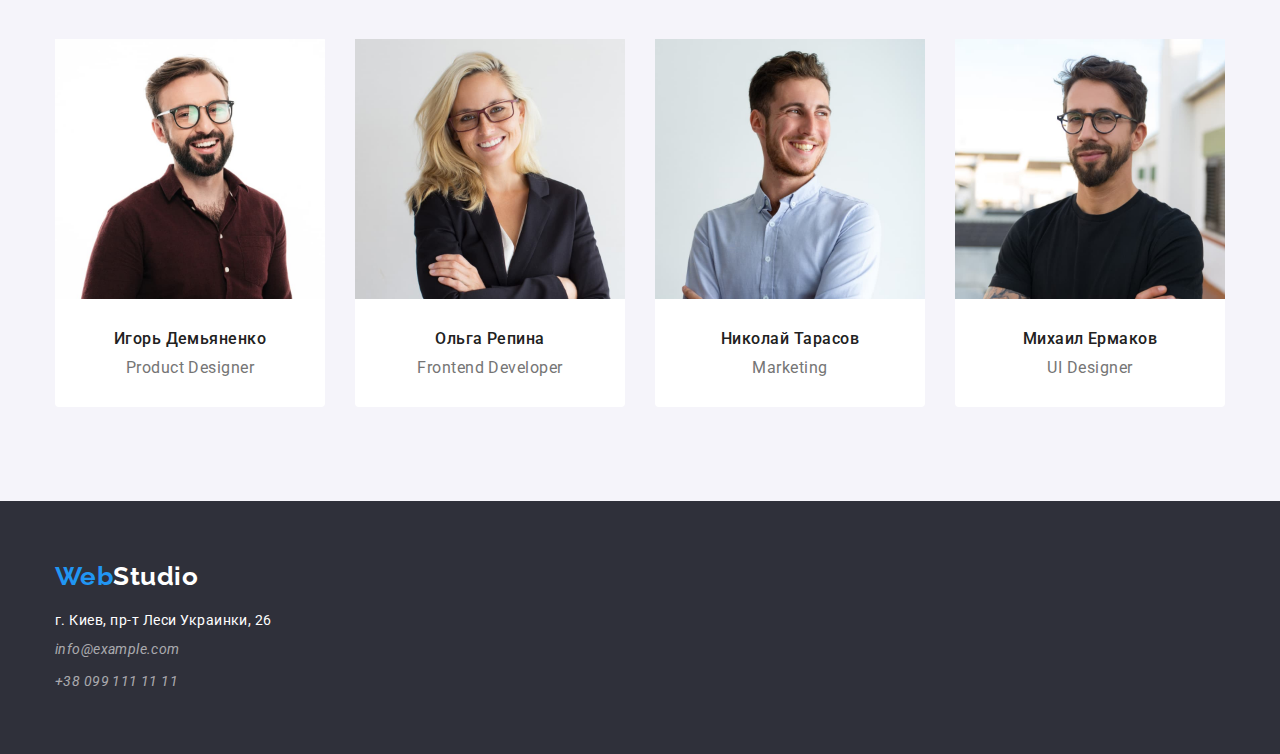
==== commit a7d55aec: "01/11/ver2" ====
--- a/index.html
+++ b/index.html
@@ -181,23 +181,27 @@
     </main>
 
     <!--Подвал-->
-    <footer class="container footer">
-      <a href="#" class="logo-footer"><span>Web</span>Studio</a>
-      <address>
-        <p class="address-footer">г. Киев, пр-т Леси Украинки, 26</p>
-        <ul class="footer-info list">
-          <li class="link">
-            <a href="mailto:info@example.com" class="footer-info-link"
-              >info@example.com</a
-            >
-          </li>
-          <li class="link">
-            <a href="tel:+380991111111" class="footer-info-link"
-              >+38 099 111 11 11</a
-            >
-          </li>
-        </ul>
-      </address>
+    <footer class="footer">
+      <div class="container">
+        <div class="footer-heading">
+          <a href="#" class="logo-footer"><span>Web</span>Studio</a>
+          <address>
+            <p class="address-footer">г. Киев, пр-т Леси Украинки, 26</p>
+            <ul class="footer-info list">
+              <li class="link">
+                <a href="mailto:info@example.com" class="footer-info-link"
+                  >info@example.com</a
+                >
+              </li>
+              <li class="link">
+                <a href="tel:+380991111111" class="footer-info-link"
+                  >+38 099 111 11 11</a
+                >
+              </li>
+            </ul>
+          </address>
+        </div>
+      </div>
     </footer>
   </body>
 </html>
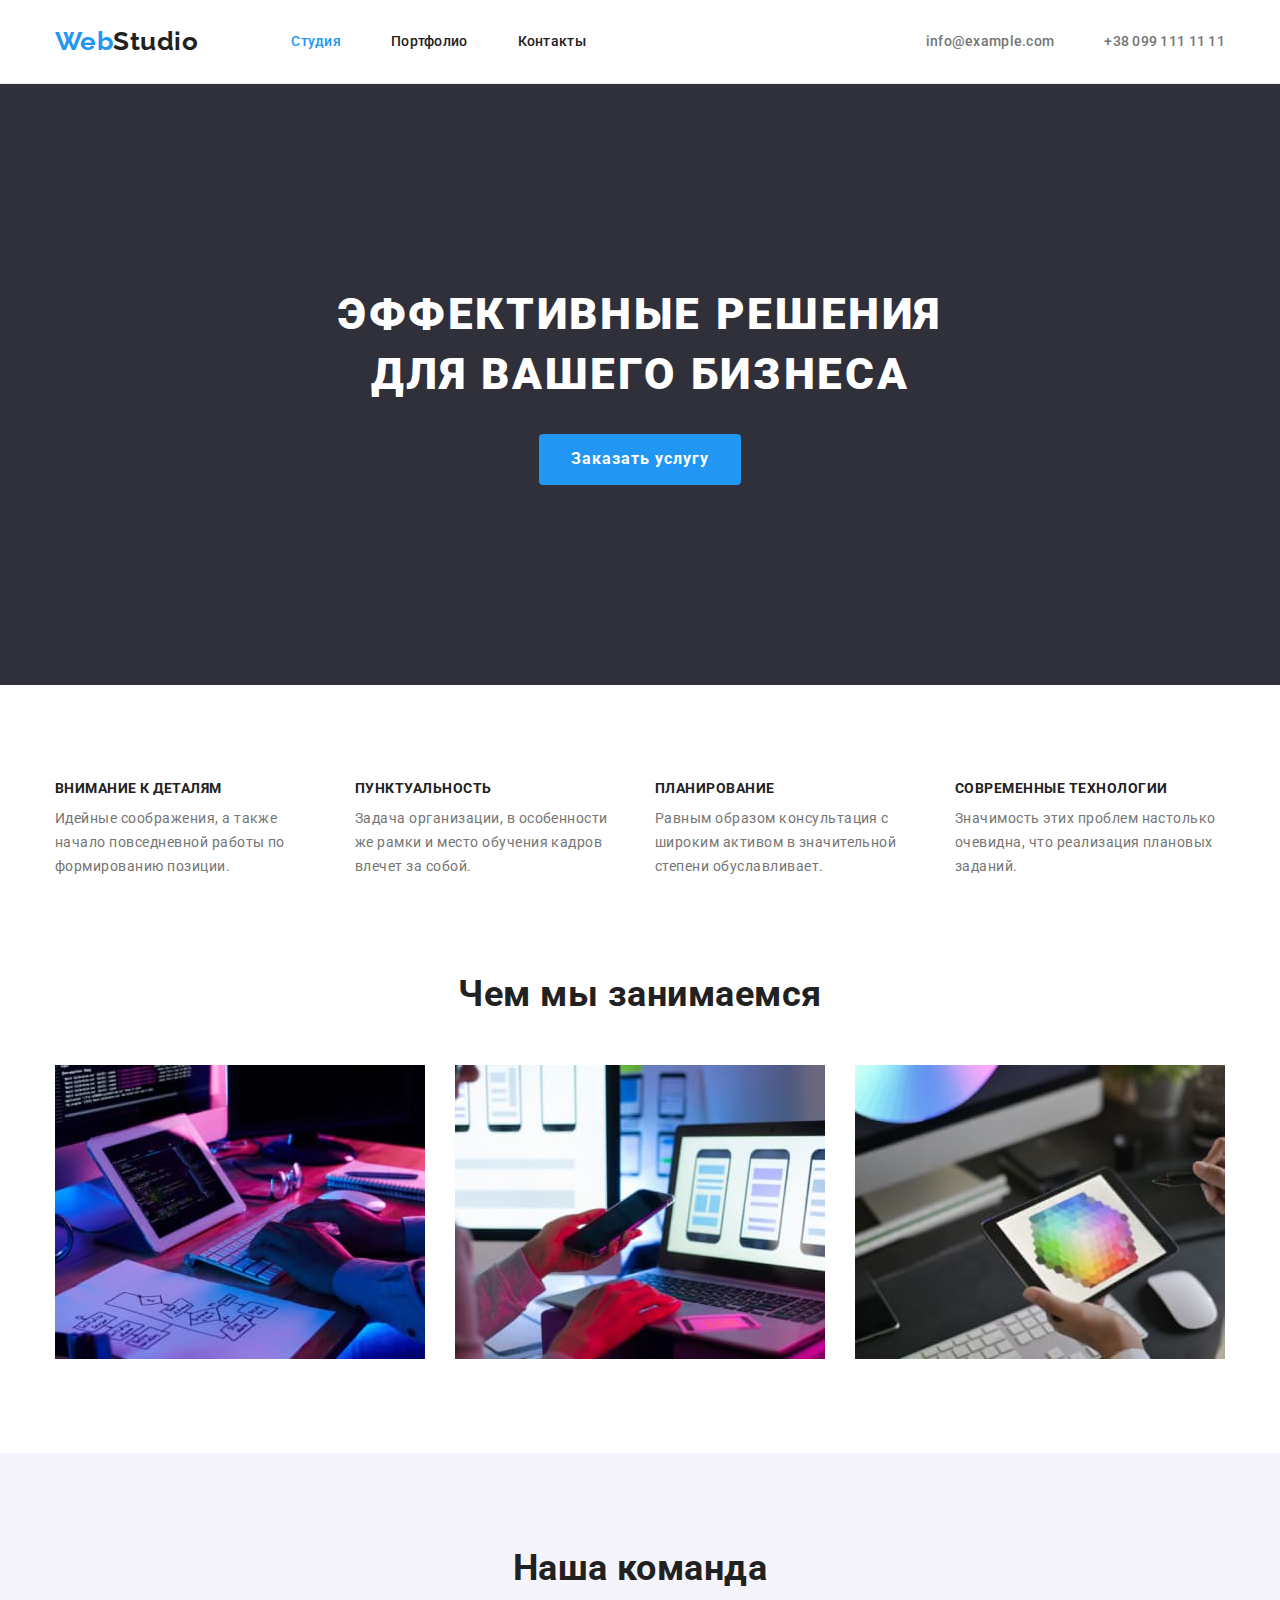
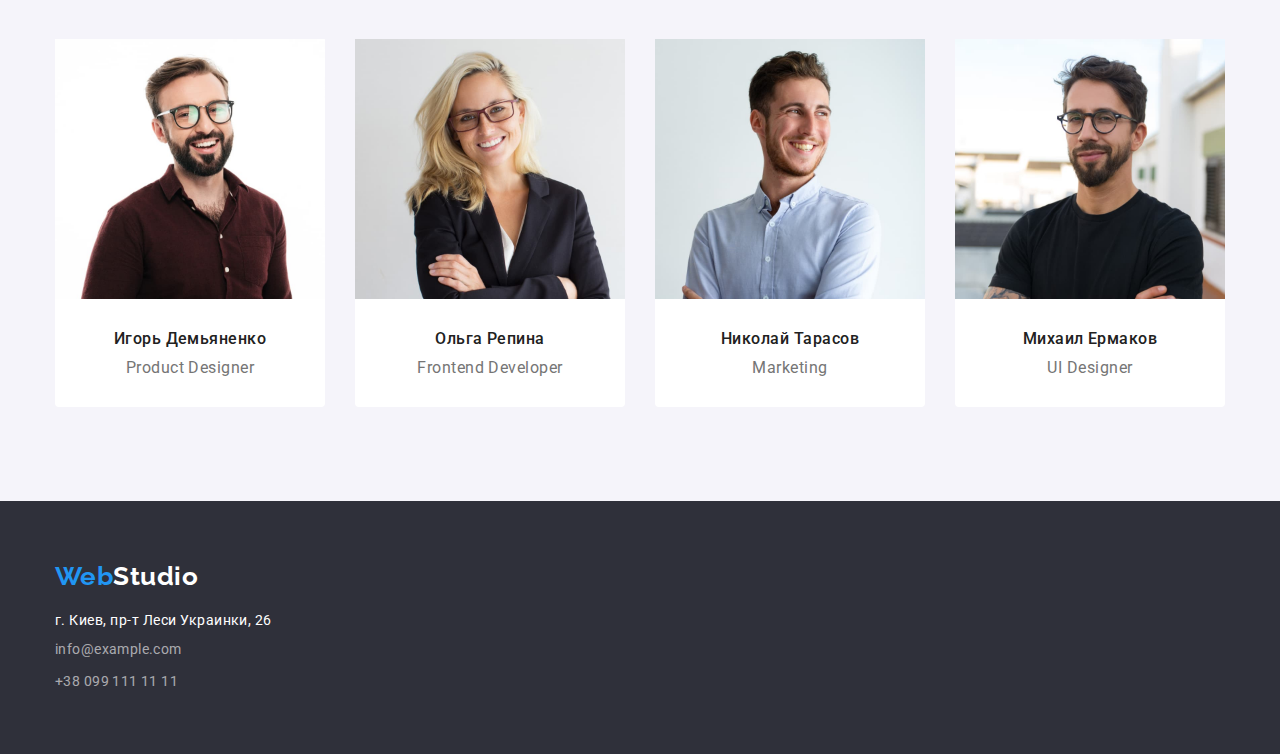
==== commit 40089c88: "02/11/3" ====
--- a/index.html
+++ b/index.html
@@ -18,36 +18,34 @@
     <!--Шапка-->
     <header>
       <!--Навигация сайта-->
-      <div class="container">
-        <div class="header">
-          <nav class="main-nav">
-            <a href="#" class="logo"><span>Web</span>Studio</a>
-            <ul class="nav list">
-              <li class="nav-content">
-                <a href="index.html" class="nav-title-page">Cтудия</a>
-              </li>
-              <li class="nav-content">
-                <a href="portfolio.html" class="nav-title">Портфолио</a>
-              </li>
-              <li class="nav-content">
-                <a href="#" class="nav-title">Контакты</a>
-              </li>
-            </ul>
-          </nav>
-          <!--Авторизация на сайте-->
-          <ul class="auth-nav list">
-            <li class="auth-nav-content">
-              <a href="mailto:info@example.com" class="auth-nav-link"
-                >info@example.com</a
-              >
-            </li>
-            <li class="auth-nav-content">
-              <a href="tel:+380991111111" class="auth-nav-link"
-                >+38 099 111 11 11</a
-              >
-            </li>
-          </ul>
-        </div>
+      <div class="container header">
+        <nav class="main-nav">
+          <a href="#" class="logo"><span>Web</span>Studio</a>
+          <ul class="nav list">
+            <li class="nav-content">
+              <a href="index.html" class="nav-title-page">Cтудия</a>
+            </li>
+            <li class="nav-content">
+              <a href="portfolio.html" class="nav-title">Портфолио</a>
+            </li>
+            <li class="nav-content">
+              <a href="#" class="nav-title">Контакты</a>
+            </li>
+          </ul>
+        </nav>
+        <!--Авторизация на сайте-->
+        <ul class="auth-nav list">
+          <li class="auth-nav-content">
+            <a href="mailto:info@example.com" class="auth-nav-link"
+              >info@example.com</a
+            >
+          </li>
+          <li class="auth-nav-content">
+            <a href="tel:+380991111111" class="auth-nav-link"
+              >+38 099 111 11 11</a
+            >
+          </li>
+        </ul>
       </div>
     </header>
 
@@ -55,13 +53,9 @@
     <main>
       <!--Заголовок сайта-->
       <section class="section heading">
-        <div class="container">
-          <div class="page-heading">
-            <h1 class="page-title">Эффективные решения для вашего бизнеса</h1>
-            <button class="button-heading" type="button">
-              Заказать услугу
-            </button>
-          </div>
+        <div class="page-heading container">
+          <h1 class="page-title">Эффективные решения для вашего бизнеса</h1>
+          <button class="button-heading" type="button">Заказать услугу</button>
         </div>
       </section>
 
@@ -105,32 +99,30 @@
       <!--Наша деятельность-->
       <section class="section">
         <div class="container activity-header">
-          <div class="activity-header">
-            <h2 class="our-activity-title">Чем мы занимаемся</h2>
-            <ul class="our-activity list">
-              <li class="our-activity-item">
-                <img
-                  src=".//images//index/first_img.jpg"
-                  alt="процесс написания команда"
-                  width="370"
-                />
-              </li>
-              <li class="our-activity-item">
-                <img
-                  src="./images//index/second_img.jpg"
-                  alt="выбор разметки сайта на смартфоне"
-                  width="370"
-                />
-              </li>
-              <li class="our-activity-item">
-                <img
-                  src="./images//index/third_img.jpg"
-                  alt="выбор цвета на планшете"
-                  width="370"
-                />
-              </li>
-            </ul>
-          </div>
+          <h2 class="our-activity-title">Чем мы занимаемся</h2>
+          <ul class="our-activity list">
+            <li class="our-activity-item">
+              <img
+                src=".//images//index/first_img.jpg"
+                alt="процесс написания команда"
+                width="370"
+              />
+            </li>
+            <li class="our-activity-item">
+              <img
+                src="./images//index/second_img.jpg"
+                alt="выбор разметки сайта на смартфоне"
+                width="370"
+              />
+            </li>
+            <li class="our-activity-item">
+              <img
+                src="./images//index/third_img.jpg"
+                alt="выбор цвета на планшете"
+                width="370"
+              />
+            </li>
+          </ul>
         </div>
       </section>
 
@@ -145,8 +137,10 @@
                 alt="Игорь Демьяненко"
                 width="270"
               />
-              <h3 class="team-members-title">Игорь Демьяненко</h3>
-              <p class="team-members-text">Product Designer</p>
+              <div class="team-content">
+                <h3 class="team-members-title">Игорь Демьяненко</h3>
+                <p class="team-members-text">Product Designer</p>
+              </div>
             </li>
             <li class="team-members">
               <img
@@ -154,8 +148,10 @@
                 alt="Ольга Репина"
                 width="270"
               />
-              <h3 class="team-members-title">Ольга Репина</h3>
-              <p class="team-members-text">Frontend Developer</p>
+              <div class="team-content">
+                <h3 class="team-members-title">Ольга Репина</h3>
+                <p class="team-members-text">Frontend Developer</p>
+              </div>
             </li>
             <li class="team-members">
               <img
@@ -163,8 +159,10 @@
                 alt="Николай Тарасов"
                 width="270"
               />
-              <h3 class="team-members-title">Николай Тарасов</h3>
-              <p class="team-members-text">Marketing</p>
+              <div class="team-content">
+                <h3 class="team-members-title">Николай Тарасов</h3>
+                <p class="team-members-text">Marketing</p>
+              </div>
             </li>
             <li class="team-members">
               <img
@@ -172,8 +170,10 @@
                 alt="Михаил Ермаков"
                 width="270"
               />
-              <h3 class="team-members-title">Михаил Ермаков</h3>
-              <p class="team-members-text">UI Designer</p>
+              <div class="team-content">
+                <h3 class="team-members-title">Михаил Ермаков</h3>
+                <p class="team-members-text">UI Designer</p>
+              </div>
             </li>
           </ul>
         </div>
@@ -182,25 +182,23 @@
 
     <!--Подвал-->
     <footer class="footer">
-      <div class="container">
-        <div class="footer-heading">
-          <a href="#" class="logo-footer"><span>Web</span>Studio</a>
-          <address>
-            <p class="address-footer">г. Киев, пр-т Леси Украинки, 26</p>
-            <ul class="footer-info list">
-              <li class="link">
-                <a href="mailto:info@example.com" class="footer-info-link"
-                  >info@example.com</a
-                >
-              </li>
-              <li class="link">
-                <a href="tel:+380991111111" class="footer-info-link"
-                  >+38 099 111 11 11</a
-                >
-              </li>
-            </ul>
-          </address>
-        </div>
+      <div class="footer-heading container">
+        <a href="#" class="logo-footer"><span>Web</span>Studio</a>
+        <address class="address">
+          <p class="address-footer">г. Киев, пр-т Леси Украинки, 26</p>
+          <ul class="footer-info list">
+            <li class="link">
+              <a href="mailto:info@example.com" class="footer-info-link"
+                >info@example.com</a
+              >
+            </li>
+            <li class="link">
+              <a href="tel:+380991111111" class="footer-info-link"
+                >+38 099 111 11 11</a
+              >
+            </li>
+          </ul>
+        </address>
       </div>
     </footer>
   </body>
--- a/css/styles.css
+++ b/css/styles.css
@@ -291,6 +291,10 @@
     text-align: center;
 }
 
+.team-content {
+    padding: 30px 0;
+}
+
 .team-members {
     max-width: 270px;
 }
@@ -314,7 +318,6 @@
 }
 
 .team-members-title {
-    margin-top: 30px;
     font-weight: 500;
     font-size: 16px;
     line-height: 1.19;
@@ -324,7 +327,6 @@
 
 .team-members-text {
     margin-top: 10px;
-    padding-bottom: 30px;
     font-size: 16px;
     line-height: 1.19;
     text-align: center;
@@ -364,8 +366,21 @@
     color: var(--pirmary-background-color);
 }
 
+.footer-info {
+    margin-top: 9px;
+}
+
 .footer-info .link {
     margin-top: 9px;
+}
+
+.footer-info .link:first-child {
+    margin-top: 0px;
+}
+
+.address {
+    margin-top: 20px;
+    font-style: normal;
 }
 
 .footer-info .link a {
@@ -375,10 +390,8 @@
 }
 
 .address-footer {
-    margin-top: 20px;
     font-size: 14px;
     line-height: 1.17;
-    font-style: normal;
 }
 
 /*-----------------------------------------------*/
@@ -394,6 +407,7 @@
 }
 
 .filter {
+    padding-bottom: 50px;
     display: flex;
     justify-content: center;
 }
@@ -440,8 +454,6 @@
 }
 
 .our-work {
-    padding: 0;
-    margin: 0;
     display: flex;
     flex-wrap: wrap;
     margin-top: -30px;
@@ -449,13 +461,12 @@
 }
 
 .our-work-heading {
-    margin-top: 34px;
     margin-left: auto;
     margin-right: auto;
 }
 
 .our-work-link {
-    flex-basis: calc(100% /3 -30px);
+    flex-basis: calc(100% /3 - 30px);
     margin-top: 30px;
     margin-left: 30px;
 }
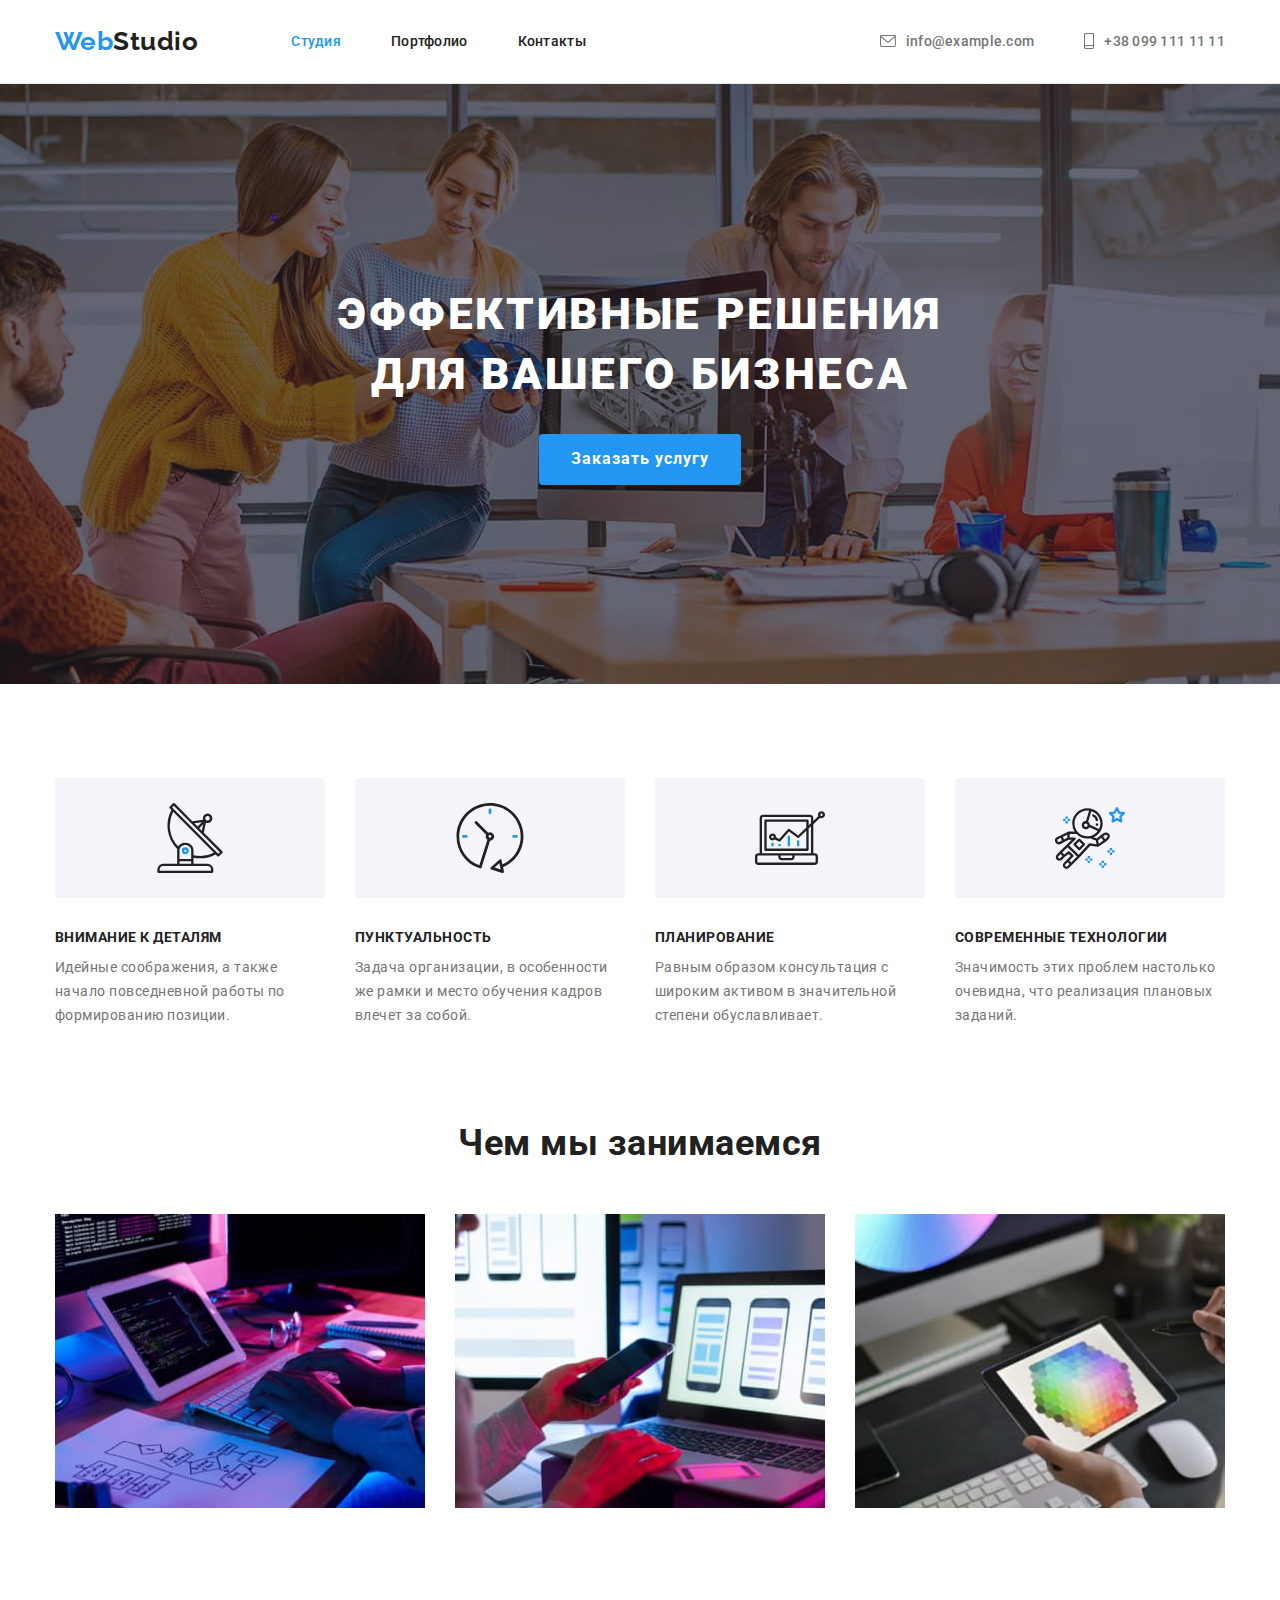
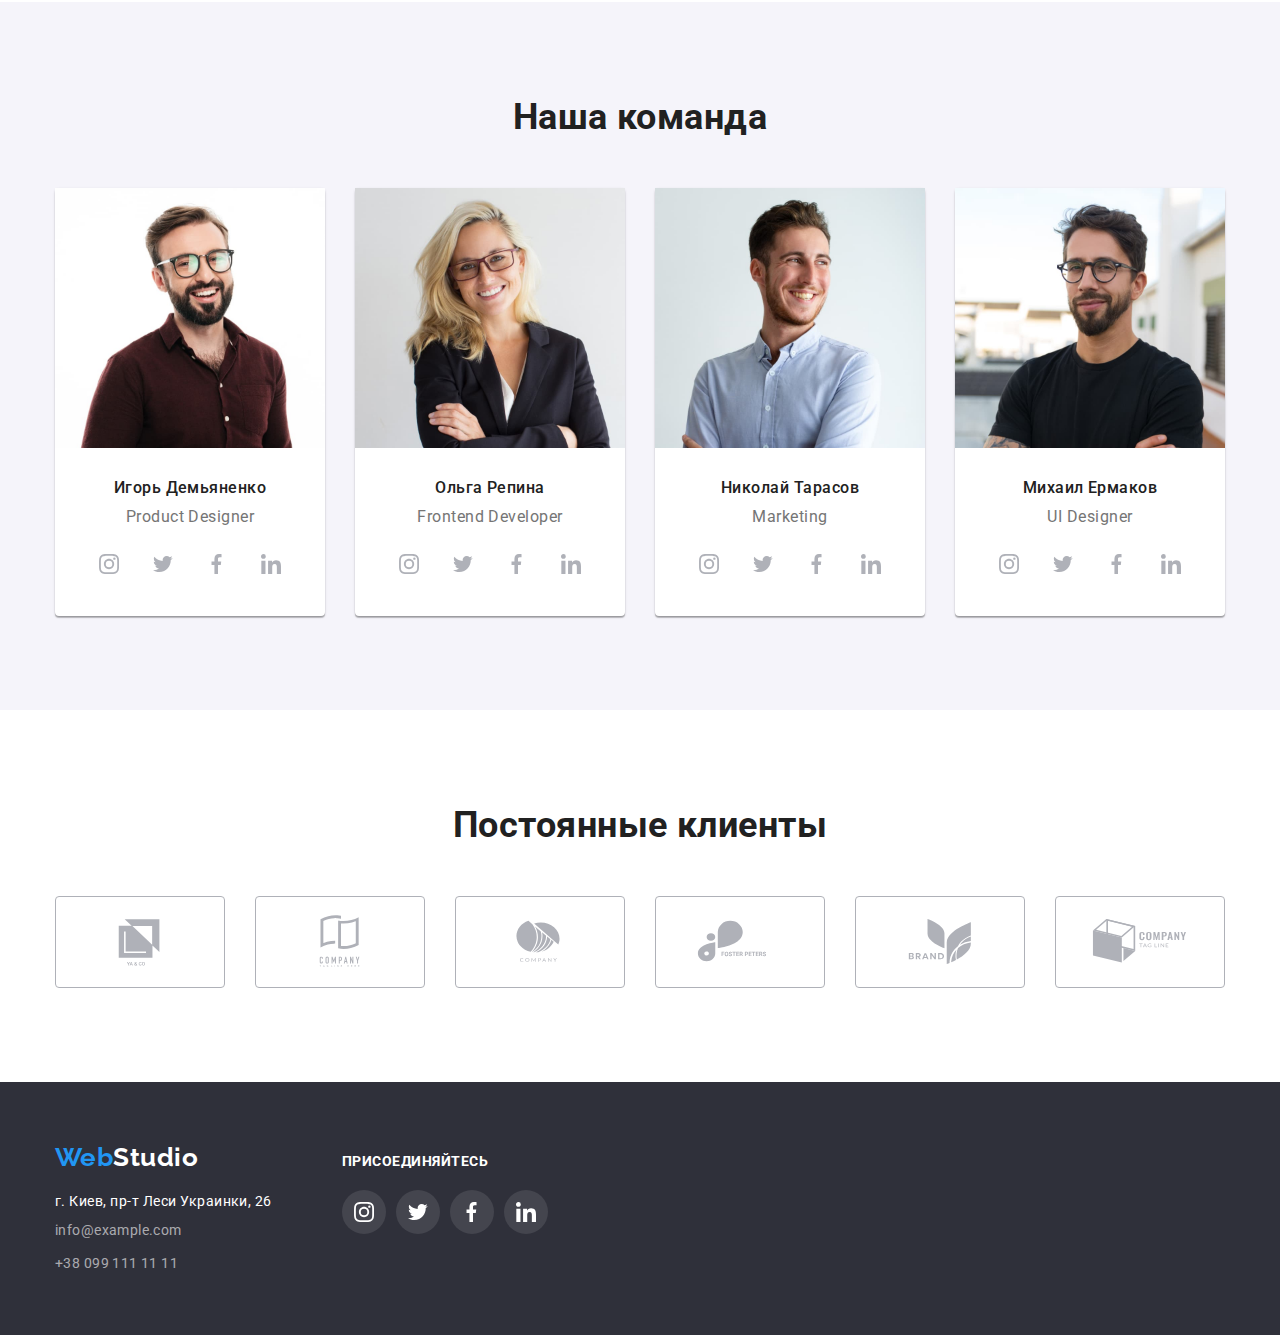
==== commit b799dafb: "dz-4" ====
--- a/index.html
+++ b/index.html
@@ -37,12 +37,18 @@
         <ul class="auth-nav list">
           <li class="auth-nav-content">
             <a href="mailto:info@example.com" class="auth-nav-link"
-              >info@example.com</a
+              ><svg class="auth-nav-svg" width="16px" height="12px">
+                <use href="./images/icons.svg#post"></use>
+              </svg>
+              info@example.com</a
             >
           </li>
           <li class="auth-nav-content">
-            <a href="tel:+380991111111" class="auth-nav-link"
-              >+38 099 111 11 11</a
+            <a href="tel:+380991111111" class="auth-nav-link">
+              <svg class="auth-nav-svg" width="10px" height="16px">
+                <use href="./images/icons.svg#smartphone"></use>
+              </svg>
+              +38 099 111 11 11</a
             >
           </li>
         </ul>
@@ -65,27 +71,47 @@
           <h2 class="visually-hidden">Наши преимущества</h2>
           <ul class="our-benefits-heading list">
             <li class="our-benefits-item">
+              <div class="our-benefits-icon">
+                <svg class="our-benefits-svg" width="70px" height="70px">
+                  <use href="./images/icons.svg#antenna"></use>
+                </svg>
+              </div>
               <h3 class="our-benefits-list">Внимание к деталям</h3>
               <p class="our-benefits-text">
                 Идейные соображения, а также начало повседневной работы по
                 формированию позиции.
               </p>
             </li>
-            <li class="our-benefits-item">
+            <li class="our-benefits-item icon-clock">
+              <div class="our-benefits-icon">
+                <svg class="our-benefits-svg" width="70px" height="70px">
+                  <use href="./images/icons.svg#clock"></use>
+                </svg>
+              </div>
               <h3 class="our-benefits-list">Пунктуальность</h3>
               <p class="our-benefits-text">
                 Задача организации, в особенности же рамки и место обучения
                 кадров влечет за собой.
               </p>
             </li>
-            <li class="our-benefits-item">
+            <li class="our-benefits-item icon-vector">
+              <div class="our-benefits-icon">
+                <svg class="our-benefits-svg" width="70px" height="70px">
+                  <use href="./images/icons.svg#diagram"></use>
+                </svg>
+              </div>
               <h3 class="our-benefits-list">Планирование</h3>
               <p class="our-benefits-text">
                 Равным образом консультация с широким активом в значительной
                 степени обуславливает.
               </p>
             </li>
-            <li class="our-benefits-item">
+            <li class="our-benefits-item icon-astronaut">
+              <div class="our-benefits-icon">
+                <svg class="our-benefits-svg" width="70px" height="70px">
+                  <use href="./images/icons.svg#astronaut"></use>
+                </svg>
+              </div>
               <h3 class="our-benefits-list">Современные технологии</h3>
               <p class="our-benefits-text">
                 Значимость этих проблем настолько очевидна, что реализация
@@ -141,6 +167,36 @@
                 <h3 class="team-members-title">Игорь Демьяненко</h3>
                 <p class="team-members-text">Product Designer</p>
               </div>
+              <ul class="team-ul list">
+                <li>
+                  <a class="team-link" href="#">
+                    <svg width="20px" height="20px">
+                      <use href="./images/icons.svg#inst"></use>
+                    </svg>
+                  </a>
+                </li>
+                <li>
+                  <a class="team-link" href="#">
+                    <svg width="20px" height="20px">
+                      <use href="./images/icons.svg#twit"></use>
+                    </svg>
+                  </a>
+                </li>
+                <li>
+                  <a class="team-link" href="#">
+                    <svg width="20px" height="20px">
+                      <use href="./images/icons.svg#fb"></use>
+                    </svg>
+                  </a>
+                </li>
+                <li>
+                  <a class="team-link" href="#">
+                    <svg width="20px" height="20px">
+                      <use href="./images/icons.svg#in"></use>
+                    </svg>
+                  </a>
+                </li>
+              </ul>
             </li>
             <li class="team-members">
               <img
@@ -151,6 +207,36 @@
               <div class="team-content">
                 <h3 class="team-members-title">Ольга Репина</h3>
                 <p class="team-members-text">Frontend Developer</p>
+                <ul class="team-ul list">
+                  <li>
+                    <a class="team-link" href="#">
+                      <svg width="20px" height="20px">
+                        <use href="./images/icons.svg#inst"></use>
+                      </svg>
+                    </a>
+                  </li>
+                  <li>
+                    <a class="team-link" href="#">
+                      <svg width="20px" height="20px">
+                        <use href="./images/icons.svg#twit"></use>
+                      </svg>
+                    </a>
+                  </li>
+                  <li>
+                    <a class="team-link" href="#">
+                      <svg width="20px" height="20px">
+                        <use href="./images/icons.svg#fb"></use>
+                      </svg>
+                    </a>
+                  </li>
+                  <li>
+                    <a class="team-link" href="#">
+                      <svg width="20px" height="20px">
+                        <use href="./images/icons.svg#in"></use>
+                      </svg>
+                    </a>
+                  </li>
+                </ul>
               </div>
             </li>
             <li class="team-members">
@@ -162,6 +248,36 @@
               <div class="team-content">
                 <h3 class="team-members-title">Николай Тарасов</h3>
                 <p class="team-members-text">Marketing</p>
+                <ul class="team-ul list">
+                  <li>
+                    <a class="team-link" href="#">
+                      <svg width="20px" height="20px">
+                        <use href="./images/icons.svg#inst"></use>
+                      </svg>
+                    </a>
+                  </li>
+                  <li>
+                    <a class="team-link" href="#">
+                      <svg width="20px" height="20px">
+                        <use href="./images/icons.svg#twit"></use>
+                      </svg>
+                    </a>
+                  </li>
+                  <li>
+                    <a class="team-link" href="#">
+                      <svg width="20px" height="20px">
+                        <use href="./images/icons.svg#fb"></use>
+                      </svg>
+                    </a>
+                  </li>
+                  <li>
+                    <a class="team-link" href="#">
+                      <svg width="20px" height="20px">
+                        <use href="./images/icons.svg#in"></use>
+                      </svg>
+                    </a>
+                  </li>
+                </ul>
               </div>
             </li>
             <li class="team-members">
@@ -173,7 +289,88 @@
               <div class="team-content">
                 <h3 class="team-members-title">Михаил Ермаков</h3>
                 <p class="team-members-text">UI Designer</p>
-              </div>
+                <ul class="team-ul list">
+                  <li>
+                    <a class="team-link" href="#">
+                      <svg width="20px" height="20px">
+                        <use href="./images/icons.svg#inst"></use>
+                      </svg>
+                    </a>
+                  </li>
+                  <li>
+                    <a class="team-link" href="#">
+                      <svg width="20px" height="20px">
+                        <use href="./images/icons.svg#twit"></use>
+                      </svg>
+                    </a>
+                  </li>
+                  <li>
+                    <a class="team-link" href="#">
+                      <svg width="20px" height="20px">
+                        <use href="./images/icons.svg#fb"></use>
+                      </svg>
+                    </a>
+                  </li>
+                  <li>
+                    <a class="team-link" href="#">
+                      <svg width="20px" height="20px">
+                        <use href="./images/icons.svg#in"></use>
+                      </svg>
+                    </a>
+                  </li>
+                </ul>
+              </div>
+            </li>
+          </ul>
+        </div>
+      </section>
+
+      <!--Постоянные клиенты-->
+      <section class="section">
+        <div class="container">
+          <h2 class="clients">Постоянные клиенты</h2>
+          <ul class="clients-ul list">
+            <li class="clients-li">
+              <a href="#" class="clients-link">
+                <svg width="106px" height="60px">
+                  <use href="./images/icons.svg#Logo-1"></use>
+                </svg>
+              </a>
+            </li>
+            <li class="clients-li">
+              <a href="#" class="clients-link">
+                <svg width="106px" height="60px">
+                  <use href="./images/icons.svg#Logo-2"></use>
+                </svg>
+              </a>
+            </li>
+            <li class="clients-li">
+              <a href="#" class="clients-link">
+                <svg width="106px" height="60px">
+                  <use href="./images/icons.svg#Logo-3"></use>
+                </svg>
+              </a>
+            </li>
+            <li class="clients-li">
+              <a href="#" class="clients-link">
+                <svg width="106px" height="60px">
+                  <use href="./images/icons.svg#Logo-4"></use>
+                </svg>
+              </a>
+            </li>
+            <li class="clients-li">
+              <a href="#" class="clients-link">
+                <svg width="106px" height="60px">
+                  <use href="./images/icons.svg#Logo-5"></use>
+                </svg>
+              </a>
+            </li>
+            <li class="clients-li">
+              <a href="#" class="clients-link">
+                <svg width="106px" height="60px">
+                  <use href="./images/icons.svg#Logo-6"></use>
+                </svg>
+              </a>
             </li>
           </ul>
         </div>
@@ -182,23 +379,58 @@
 
     <!--Подвал-->
     <footer class="footer">
-      <div class="footer-heading container">
-        <a href="#" class="logo-footer"><span>Web</span>Studio</a>
-        <address class="address">
-          <p class="address-footer">г. Киев, пр-т Леси Украинки, 26</p>
-          <ul class="footer-info list">
-            <li class="link">
-              <a href="mailto:info@example.com" class="footer-info-link"
-                >info@example.com</a
-              >
-            </li>
-            <li class="link">
-              <a href="tel:+380991111111" class="footer-info-link"
-                >+38 099 111 11 11</a
-              >
-            </li>
-          </ul>
-        </address>
+      <div class="footer-flex container">
+        <div class="footer-heading">
+          <a href="#" class="logo-footer"><span>Web</span>Studio</a>
+          <address class="address">
+            <p class="address-footer">г. Киев, пр-т Леси Украинки, 26</p>
+            <ul class="footer-info list">
+              <li class="link">
+                <a href="mailto:info@example.com" class="footer-info-link"
+                  >info@example.com</a
+                >
+              </li>
+              <li class="link">
+                <a href="tel:+380991111111" class="footer-info-link"
+                  >+38 099 111 11 11</a
+                >
+              </li>
+            </ul>
+          </address>
+        </div>
+        <div class="footer-join">
+          <p class="join">присоединяйтесь</p>
+          <ul class="footer-links list">
+            <li>
+              <a class="footer-link" href="#">
+                <svg width="20px" height="20px">
+                  <use href="./images/icons.svg#inst"></use>
+                </svg>
+              </a>
+            </li>
+            <li>
+              <a class="footer-link" href="#">
+                <svg width="20px" height="20px">
+                  <use href="./images/icons.svg#twit"></use>
+                </svg>
+              </a>
+            </li>
+            <li>
+              <a class="footer-link" href="#">
+                <svg width="20px" height="20px">
+                  <use href="./images/icons.svg#fb"></use>
+                </svg>
+              </a>
+            </li>
+            <li>
+              <a class="footer-link" href="#">
+                <svg width="20px" height="20px">
+                  <use href="./images/icons.svg#in"></use>
+                </svg>
+              </a>
+            </li>
+          </ul>
+        </div>
       </div>
     </footer>
   </body>
--- a/css/styles.css
+++ b/css/styles.css
@@ -15,7 +15,7 @@
     box-sizing: inherit;
 }
 
-h1, h2, h3, p, ul {
+h1, h2, h3, p, ul, li {
     margin: 0;
     padding: 0;
 }
@@ -150,6 +150,10 @@
     margin-right: 0px;
 }
 
+.auth-nav-svg {
+    margin-right: 10px;
+}
+
 .auth-nav a {
     color: var(--primary-text-color);
     text-decoration: none;
@@ -157,9 +161,14 @@
     Font-size: 14px;
     Line-height: 1.33;
     Letter-spacing: 0.02em;
-}
-
-.auth-nav a:focus, .auth-nav a:hover {
+    align-items: center;
+    justify-content: center;
+    display: flex;
+    fill: var(--primary-text-color)
+}
+
+.auth-nav a:hover, .auth-nav a:focus {
+    fill: var(--accent);
     color: var(--accent);
 }
 
@@ -211,6 +220,61 @@
     background-color: #188CE8
 }
 
+/*Содержание сайта*/
+
+/*заголовок*/
+
+.heading {
+    background-color: var(--third-background-color);
+    height: 600px;
+    max-width: 1600px;
+    margin-left: auto;
+    margin-right: auto;
+    background-image: linear-gradient(to right, rgba(47, 48, 58, 0.4), rgba(47, 48, 58, 0.4)), url(../images/index/background_image.jpg);
+    background-repeat: no-repeat;
+    background-position: center;
+    padding-top: 200px;
+    padding-bottom: 200px;
+}
+
+.page-heading {
+    text-align: center;
+    margin: auto;
+}
+
+.page-title {
+    max-width: 696px;
+    margin: auto;
+    text-transform: uppercase;
+    color: var(--pirmary-background-color);
+    Font-size: 44px;
+    font-weight: 900;
+    Line-height: 1.37;
+    Letter-spacing: 0.06em;
+}
+
+.button-heading {
+    margin-top: 30px;
+    padding-top: 10px;
+    padding-bottom: 10px;
+    padding-left: 32px;
+    padding-right: 32px;
+    border-radius: 4px;
+    font-weight: 700;
+    Font-size: 16px;
+    Line-height: 1.9;
+    background-color: var(--accent);
+    color: var(--pirmary-background-color);
+    font-family: roboto, sans-serif;
+    letter-spacing: 0.06em;
+    cursor: pointer;
+    border: none;
+}
+
+.button-heading:hover, .button-heading:focus {
+    background-color: #188CE8
+}
+
 /*Наши преимущества*/
 
 .benefits {
@@ -227,11 +291,24 @@
     justify-content: space-around
 }
 
+.our-benefits-icon {
+    display: flex;
+    width: 270px;
+    height: 120px;
+    background-color: var(--secondary-background-color);
+    border-radius: 4px;
+}
+
+.our-benefits-svg {
+    margin: auto;
+}
+
 .our-benefits-heading li:last-child {
     margin-right: 0px;
 }
 
 .our-benefits-list {
+    margin-top: 30px;
     color: var(--secondary-text-color);
     font-weight: 700;
     Font-size: 14px;
@@ -292,11 +369,12 @@
 }
 
 .team-content {
-    padding: 30px 0;
+    padding-top: 30px;
 }
 
 .team-members {
     max-width: 270px;
+    box-shadow: 0px 2px 1px rgba(0, 0, 0, 0.2), 0px 1px 1px rgba(0, 0, 0, 0.14), 0px 1px 3px rgba(0, 0, 0, 0.12);
 }
 
 .our-team-heading {
@@ -332,6 +410,67 @@
     text-align: center;
 }
 
+.team-ul {
+    padding-bottom: 30px;
+    max-width: 206px;
+    display: flex;
+    margin-right: auto;
+    margin-left: auto;
+    margin-top: 16px;
+    justify-content: space-between;
+}
+
+.team-link {
+    padding: 12px;
+    border-radius: 50%;
+    fill: #AFB1B8;
+    display: flex;
+}
+
+.team-link:hover, .team-link:focus {
+    fill: var(--pirmary-background-color);
+    background-color: var(--accent);
+}
+
+/*Постоянные клиенты*/
+
+.clients {
+    font-weight: 700;
+    Font-size: 36px;
+    Line-height: 1.17;
+    color: var(--secondary-text-color);
+    text-align: center;
+}
+
+.clients-ul {
+    display: flex;
+    margin-top: 50px;
+}
+
+.clients-li {
+    margin-right: 30px;
+}
+
+.clients-li:last-child {
+    margin-right: 0px;
+}
+
+.clients-link {
+    width: 170px;
+    height: 92px;
+    border: 1px solid #AFB1B8;
+    border-radius: 4px;
+    display: flex;
+    align-items: center;
+    justify-content: center;
+    fill: #AFB1B8;
+}
+
+.clients-link:hover, .clients-link:focus {
+    fill: var(--accent);
+    border: 1px solid var(--accent);
+}
+
 /*Подвал*/
 
 .footer {
@@ -340,6 +479,11 @@
     padding-bottom: 60px;
 }
 
+.footer-flex {
+    display: flex;
+    align-items: baseline;
+}
+
 .logo-footer {
     color: var(--pirmary-background-color);
     Font-family: Raleway, sans-serif;
@@ -394,6 +538,37 @@
     line-height: 1.17;
 }
 
+.footer-join {
+    margin-left: 70px;
+}
+
+.join {
+    text-transform: uppercase;
+    font-weight: 700;
+    font-size: 14px;
+    line-height: 1.14;
+    letter-spacing: 0.03;
+}
+
+.footer-links {
+    display: flex;
+    margin-top: 20px;
+    width: 206px;
+    justify-content: space-between;
+}
+
+.footer-link {
+    padding: 12px;
+    border-radius: 50%;
+    display: flex;
+    fill: var(--pirmary-background-color);
+    background-color: rgba(255, 255, 255, 0.1)
+}
+
+.footer-link:hover, .footer-link:focus {
+    background-color: var(--accent);
+}
+
 /*-----------------------------------------------*/
 
 /*Портфолио*/
@@ -407,7 +582,7 @@
 }
 
 .filter {
-    padding-bottom: 50px;
+    margin-bottom: 50px;
     display: flex;
     justify-content: center;
 }
@@ -437,6 +612,7 @@
 .filter-button:hover {
     color: var(--pirmary-background-color);
     background-color: var(--accent);
+    box-shadow: 0px 2px 2px rgba(0, 0, 0, 0.12), 0px 2px 1px rgba(0, 0, 0, 0.08), 0px 1px 3px rgba(0, 0, 0, 0.1);
 }
 
 .filter-button-page {
@@ -451,6 +627,7 @@
     font-size: 16px;
     line-height: 1.6;
     letter-spacing: 0.03em;
+    box-shadow: 0px 2px 2px rgba(0, 0, 0, 0.12), 0px 2px 1px rgba(0, 0, 0, 0.08), 0px 1px 3px rgba(0, 0, 0, 0.1);
 }
 
 .our-work {
@@ -469,6 +646,10 @@
     flex-basis: calc(100% /3 - 30px);
     margin-top: 30px;
     margin-left: 30px;
+}
+
+.our-work-link:hover {
+    box-shadow: 1px 6px 4px rgba(0, 0, 0, 0.16), 0px 4px 4px rgba(0, 0, 0, 0.06), 0px 1px 1px rgba(0, 0, 0, 0.12);
 }
 
 .poster-title {
